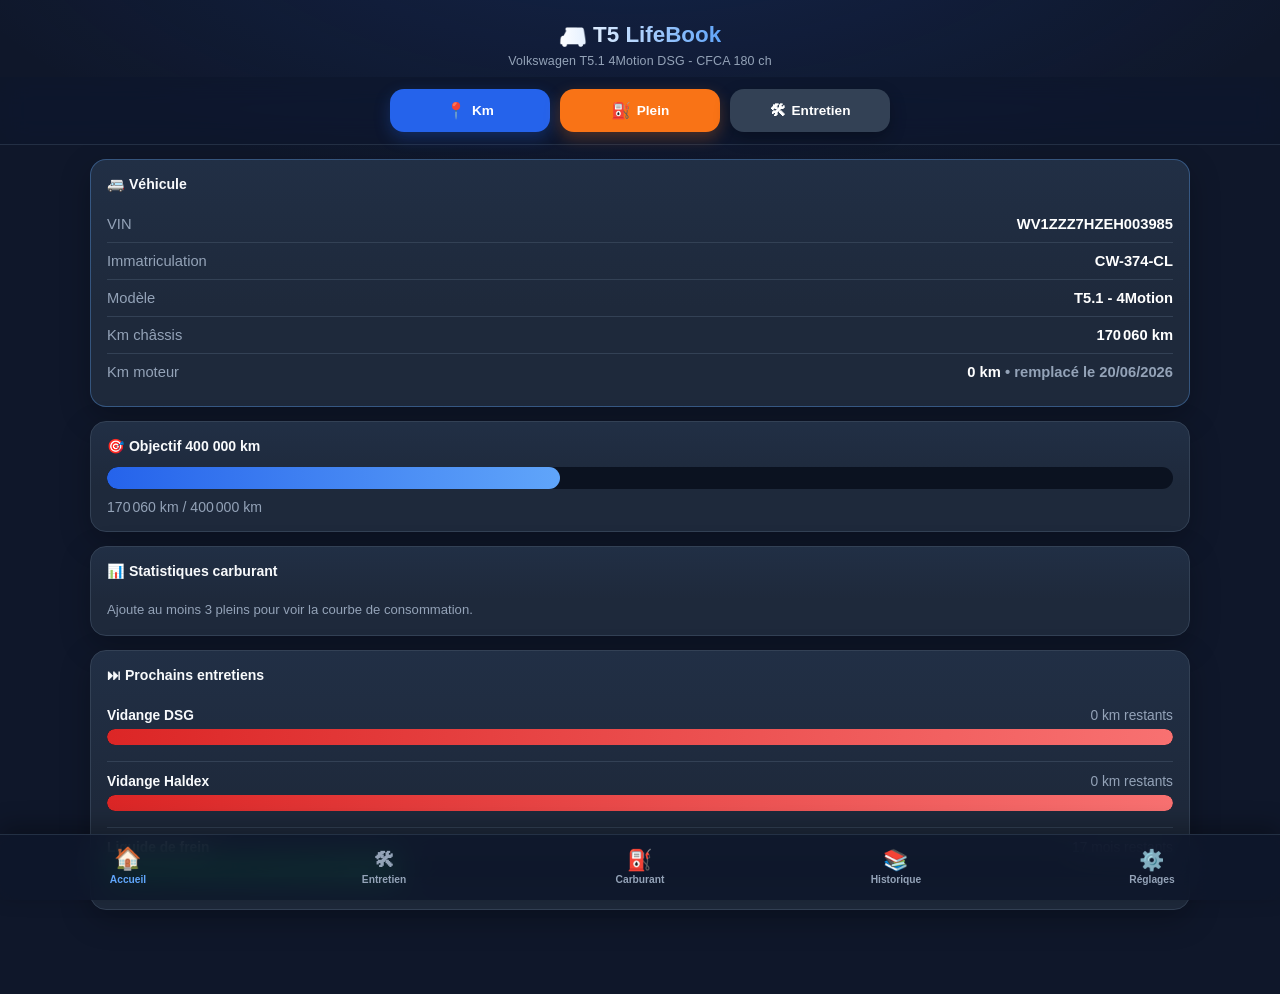
==== index.html @ 5ad99772 "Add files via upload" ====
<!DOCTYPE html>
<html lang="fr">
<head>
    <meta charset="UTF-8">
    <meta name="viewport" content="width=device-width, initial-scale=1.0, viewport-fit=cover">

    <title>T5 LifeBook</title>

    <link rel="stylesheet" href="styles.css?v=44">

    <!-- Icônes -->
    <link rel="apple-touch-icon" sizes="180x180" href="icon-180.png">
    <link rel="icon" type="image/png" sizes="180x180" href="icon-180.png">

    <!-- Mode application iPhone -->
    <meta name="apple-mobile-web-app-capable" content="yes">
    <meta name="apple-mobile-web-app-status-bar-style" content="black-translucent">
    <meta name="apple-mobile-web-app-title" content="T5 LifeBook">

    <meta name="theme-color" content="#0f172a">
</head>



<body>

<!-- ===== MODAL KILOMÉTRAGE ===== -->
<div class="modal-overlay hidden" id="kmModalOverlay">
    <div class="modal">
        <div class="modal-header">
            <h2>📍 Kilométrage</h2>
            <button class="modal-close" id="closeKmModal">✕</button>
        </div>
        <label for="currentKm">Kilométrage actuel</label>
        <input type="number" id="currentKm" placeholder="Ex : 170250">
        <p id="lastUpdate" class="modal-hint">Dernière mise à jour : jamais</p>
        <div class="button-row">
            <button id="saveKmBtn">Enregistrer</button>
            <button class="secondary-btn" id="cancelKmModal">Annuler</button>
        </div>
    </div>
</div>

<!-- ===== MODAL CARBURANT ===== -->
<div class="modal-overlay hidden" id="fuelModalOverlay">
    <div class="modal">
        <div class="modal-header">
            <h2>⛽ Plein de carburant</h2>
            <button class="modal-close" id="closeFuelModal">✕</button>
        </div>

        <label for="fuelDate">Date</label>
        <input type="date" id="fuelDate">

        <label for="fuelKm">Kilométrage actuel</label>
        <input type="number" id="fuelKm" placeholder="Ex : 170500">

        <label for="fuelLiters">Litres mis</label>
        <input type="number" id="fuelLiters" placeholder="Ex : 65.00" step="0.01">

        <label for="fuelPrice">Prix total (€)</label>
        <input type="number" id="fuelPrice" placeholder="Ex : 102.50" step="0.01">

        <div class="button-row" style="margin-top:16px">
            <button id="saveFuelBtn">Enregistrer</button>
            <button class="secondary-btn" id="cancelFuelModal">Annuler</button>
        </div>
    </div>
</div>

<!-- ===== MODAL ENTRETIEN ===== -->
<div class="modal-overlay hidden" id="maintenanceModalOverlay">
    <div class="modal">
        <div class="modal-header">
            <h2>➕ Ajouter un entretien</h2>
            <button class="modal-close" id="closeMaintenanceModal">✕</button>
        </div>

        <label for="maintenanceType">Type d'entretien</label>
        <select id="maintenanceType"></select>

        <div id="maintenanceCustomWrap" class="hidden">
            <label for="maintenanceCustomType">Précisez le type d'entretien</label>
            <input type="text" id="maintenanceCustomType" placeholder="Ex : Remplacement essuie-glaces">
        </div>

        <label for="maintenanceDate">Date</label>
        <input type="date" id="maintenanceDate">

        <label for="maintenanceKm">Kilométrage</label>
        <input type="number" id="maintenanceKm" placeholder="Ex : 170060">

        <label for="maintenanceNotes">Notes</label>
        <textarea id="maintenanceNotes" placeholder="Ex : huile 5W30 VW 507.00, pièces remplacées..."></textarea>

        <div class="button-row" style="margin-top:16px">
            <button id="saveMaintenanceBtn">Enregistrer</button>
            <button class="secondary-btn" id="cancelMaintenanceModal">Annuler</button>
        </div>
    </div>
</div>

<header class="header">
    <h1>🚐 T5 LifeBook</h1>
    <p>Volkswagen T5.1 4Motion DSG - CFCA 180 ch</p>
</header>

<!-- Barre d'actions rapides (accessible depuis tous les onglets) -->
<div class="quick-actions">
    <button class="quick-btn" id="openKmModal"><span class="qi">📍</span>Km</button>
    <button class="quick-btn fuel-btn" id="openFuelModal"><span class="qi">⛽</span>Plein</button>
    <button class="quick-btn maint-btn" id="openMaintenanceBtn"><span class="qi">🛠</span>Entretien</button>
</div>

<main class="container">

    <!-- ===================== PAGE : TABLEAU DE BORD ===================== -->
    <section class="page" id="page-dashboard">

        <div class="card hero-card">
            <h2>🚐 Véhicule</h2>
            <div class="stat">
                <span>VIN</span>
                <strong>WV1ZZZ7HZEH003985</strong>
            </div>
            <div class="stat">
                <span>Immatriculation</span>
                <strong>CW-374-CL</strong>
            </div>
            <div class="stat">
                <span>Modèle</span>
                <strong>T5.1 - 4Motion</strong>
            </div>
            <div class="stat">
                <span>Km châssis</span>
                <strong id="vehicleKm">170 000 km</strong>
            </div>
            <div class="stat">
                <span>Km moteur</span>
                <strong id="engineKm">0 km • remplacé le 19/06/2026</strong>
            </div>
        </div>

        <div class="card">
            <h2>🎯 Objectif 400 000 km</h2>
            <div class="progress-container">
                <div class="progress-bar" id="vehicleProgress"></div>
            </div>
            <p id="vehicleProgressText">170 060 / 400 000 km</p>
        </div>

        <div class="card" id="statsCard">
            <h2>📊 Statistiques carburant</h2>
            <div id="dashKpis" class="fuel-stats hidden"></div>
            <div id="consoChart"></div>
        </div>

        <div class="card" id="upcomingCard">
            <h2>⏭ Prochains entretiens</h2>
            <div id="upcomingList"><p>Aucune donnée.</p></div>
        </div>

    </section>

    <!-- ===================== PAGE : ENTRETIEN ===================== -->
    <section class="page" id="page-entretien">
        <div class="card">
            <div class="card-title-row">
                <h2>🛠 Entretien</h2>
                <button class="mini-btn" id="openMaintenanceBtnCard">+ Ajouter</button>
            </div>
            <div id="maintenanceList"></div>
        </div>
    </section>

    <!-- ===================== PAGE : CARBURANT ===================== -->
    <section class="page" id="page-carburant">
        <div class="card" id="fuelHistoryCard">
            <h2>⛽ Historique carburant</h2>
            <div id="fuelStats" class="fuel-stats hidden"></div>
            <div id="fuelList"><p>Aucun plein enregistré.</p></div>
        </div>
    </section>

    <!-- ===================== PAGE : HISTORIQUE ===================== -->
    <section class="page" id="page-historique">
        <div class="card">
            <h2>📚 Historique</h2>
            <div id="historyList">
                <p>Aucun historique enregistré.</p>
            </div>
        </div>
    </section>

    <!-- ===================== PAGE : RÉGLAGES ===================== -->
    <section class="page" id="page-reglages">
        <div class="card">
            <h2>☁️ Passerelle Google Sheets</h2>
            <div class="input-group">
                <input type="url" id="cloudUrl" placeholder="URL Google Apps Script">
                <button id="saveCloudBtn">Enregistrer</button>
            </div>
            <div class="button-row">
                <button class="secondary-btn" id="testCloudBtn">Tester</button>
                <button class="secondary-btn" id="syncAllBtn">Synchroniser</button>
                <button class="secondary-btn" id="restoreCloudBtn">Restaurer</button>
            </div>
            <p id="cloudStatus">Cloud : non configuré</p>
        </div>
    </section>

</main>

<!-- ===== NAVIGATION BASSE ===== -->
<nav class="bottom-nav">
    <button class="nav-btn" data-page="dashboard">
        <span class="nav-icon">🏠</span>
        <span>Accueil</span>
    </button>
    <button class="nav-btn" data-page="entretien">
        <span class="nav-icon">🛠</span>
        <span>Entretien</span>
    </button>
    <button class="nav-btn" data-page="carburant">
        <span class="nav-icon">⛽</span>
        <span>Carburant</span>
    </button>
    <button class="nav-btn" data-page="historique">
        <span class="nav-icon">📚</span>
        <span>Historique</span>
    </button>
    <button class="nav-btn" data-page="reglages">
        <span class="nav-icon">⚙️</span>
        <span>Réglages</span>
    </button>
</nav>

<script src="app.js?v=43"></script>
<script src="nav.js?v=43"></script>
<script src="charts.js?v=1"></script>
<script src="custom-maintenance.js?v=1"></script>
</body>
</html>
---- styles.css ----
/* ===================================
   T5 LifeBook - styles.css V4.0
   Dark Mode iPhone friendly + Tab Nav
=================================== */

:root {
    --bg: #0f172a;
    --bg-elevated: #0b1220;
    --card: #1e293b;
    --text: #f8fafc;
    --text-secondary: #94a3b8;
    --blue: #2563eb;
    --blue-light: #60a5fa;
    --green: #16a34a;
    --orange: #f59e0b;
    --red: #dc2626;
    --fuel: #f97316;
    --border: #334155;
    --radius: 16px;
    --shadow: 0 10px 30px rgba(0, 0, 0, 0.25);
    --nav-height: 66px;
}

* {
    margin: 0;
    padding: 0;
    box-sizing: border-box;
}

html {
    background: var(--bg);
}

body {
    background:
        radial-gradient(1200px 500px at 50% -10%, rgba(37, 99, 235, 0.16), transparent 60%),
        var(--bg);
    color: var(--text);
    font-family: -apple-system, BlinkMacSystemFont, "Segoe UI", Roboto, sans-serif;
    min-height: 100vh;
    padding-bottom: calc(var(--nav-height) + 18px + env(safe-area-inset-bottom));
}

/* ===== HEADER ===== */
.header {
    padding: 22px 12px 8px;
    text-align: center;
}

.header h1 {
    font-size: 1.4rem;
    line-height: 1.15;
    margin-bottom: 6px;
    white-space: nowrap;
    background: linear-gradient(90deg, #ffffff, var(--blue-light));
    -webkit-background-clip: text;
    background-clip: text;
    color: transparent;
    display: inline-block;
}

.header p {
    color: var(--text-secondary);
    font-size: 0.78rem;
    line-height: 1.25;
    letter-spacing: 0.01em;
}

/* ===== QUICK ACTIONS BAR ===== */
.quick-actions {
    position: sticky;
    top: 0;
    z-index: 400;
    display: flex;
    gap: 10px;
    justify-content: center;
    padding: 12px 16px;
    background: rgba(15, 23, 42, 0.72);
    backdrop-filter: blur(14px) saturate(150%);
    -webkit-backdrop-filter: blur(14px) saturate(150%);
    border-bottom: 1px solid rgba(51, 65, 85, 0.6);
}

.quick-btn {
    flex: 1;
    max-width: 160px;
    padding: 12px 10px;
    border-radius: 14px;
    font-size: 0.85rem;
    font-weight: 700;
    background: var(--blue);
    color: white;
    border: none;
    cursor: pointer;
    display: flex;
    align-items: center;
    justify-content: center;
    gap: 6px;
    box-shadow: 0 6px 16px rgba(37, 99, 235, 0.28);
    transition: transform 0.15s, opacity 0.15s, box-shadow 0.15s;
}

.quick-btn .qi { font-size: 1rem; }

.quick-btn.fuel-btn {
    background: var(--fuel);
    box-shadow: 0 6px 16px rgba(249, 115, 22, 0.28);
}

.quick-btn.maint-btn {
    background: #334155;
    box-shadow: 0 6px 16px rgba(0, 0, 0, 0.28);
}

.quick-btn:active {
    transform: scale(0.96);
    opacity: 0.85;
}

/* ===== MODALS ===== */
.modal-overlay {
    position: fixed;
    inset: 0;
    background: rgba(0, 0, 0, 0.65);
    backdrop-filter: blur(4px);
    z-index: 1000;
    display: flex;
    align-items: flex-end;
    justify-content: center;
    padding: 0;
    animation: fadeIn 0.18s ease;
}

.modal-overlay.hidden {
    display: none;
}

@keyframes fadeIn {
    from { opacity: 0; }
    to   { opacity: 1; }
}

.modal {
    background: #1e293b;
    border: 1px solid var(--border);
    border-radius: 24px 24px 0 0;
    padding: 24px 20px 36px;
    width: 100%;
    max-width: 560px;
    animation: slideUp 0.22s ease;
}

@keyframes slideUp {
    from { transform: translateY(60px); opacity: 0; }
    to   { transform: translateY(0);    opacity: 1; }
}

.modal-header {
    display: flex;
    align-items: center;
    justify-content: space-between;
    margin-bottom: 18px;
}

.modal-header h2 {
    font-size: 1rem;
    margin: 0;
}

.modal-close {
    background: #334155;
    border: none;
    color: var(--text-secondary);
    width: 32px;
    height: 32px;
    border-radius: 50%;
    font-size: 0.8rem;
    cursor: pointer;
    padding: 0;
    display: flex;
    align-items: center;
    justify-content: center;
    min-width: unset;
}

.modal-hint {
    color: var(--text-secondary);
    font-size: 0.78rem;
    margin: 6px 0 4px;
}

/* ===== CONTAINER / PAGES ===== */
.container {
    width: 94%;
    max-width: 1100px;
    margin: auto;
    padding-top: 14px;
}

.page {
    display: none;
}

.page.active {
    display: grid;
    gap: 14px;
    animation: pageIn 0.22s ease;
}

@keyframes pageIn {
    from { opacity: 0; transform: translateY(8px); }
    to   { opacity: 1; transform: translateY(0); }
}

/* ===== CARD ===== */
.card {
    background: linear-gradient(180deg, #212f45 0%, var(--card) 60%);
    border: 1px solid var(--border);
    border-radius: var(--radius);
    padding: 16px;
    box-shadow: var(--shadow);
}

.card.hero-card {
    border-color: rgba(96, 165, 250, 0.35);
}

.card h2 {
    margin-bottom: 13px;
    font-size: 0.88rem;
    line-height: 1.15;
    white-space: nowrap;
}

.card-title-row {
    display: flex;
    align-items: center;
    justify-content: space-between;
    gap: 10px;
    margin-bottom: 13px;
}

.card-title-row h2 {
    margin-bottom: 0;
}

/* ===== INPUTS ===== */
.input-group,
.button-row {
    display: flex;
    gap: 10px;
    flex-wrap: wrap;
}

label {
    display: block;
    margin: 12px 0 6px;
    color: var(--text-secondary);
    font-size: 0.85rem;
}

input,
select,
textarea {
    width: 100%;
    padding: 14px;
    border-radius: 12px;
    border: 1px solid var(--border);
    background: var(--bg-elevated);
    color: white;
    font-size: 1rem;
}

textarea {
    min-height: 90px;
    resize: vertical;
}

input:focus,
select:focus,
textarea:focus {
    outline: none;
    border-color: var(--blue);
}

button {
    background: var(--blue);
    color: white;
    border: none;
    padding: 14px 18px;
    border-radius: 12px;
    font-weight: bold;
    cursor: pointer;
    transition: 0.2s;
}

button:active {
    transform: scale(0.98);
}

.secondary-btn {
    background: #334155;
}

.mini-btn {
    width: auto;
    padding: 8px 12px;
    font-size: 0.75rem;
    margin-bottom: 0;
}

/* ===== STATS ===== */
.stat {
    display: flex;
    justify-content: space-between;
    align-items: flex-start;
    gap: 10px;
    padding: 10px 0;
    border-bottom: 1px solid var(--border);
}

.stat:last-child {
    border-bottom: none;
}

.stat span {
    color: var(--text-secondary);
    font-size: 0.92rem;
}

.stat strong {
    color: white;
    font-size: 0.92rem;
    text-align: right;
    overflow-wrap: anywhere;
}

/* ===== PROGRESS ===== */
.progress-container,
.maintenance-progress {
    width: 100%;
    height: 22px;
    background: var(--bg-elevated);
    border-radius: 999px;
    overflow: hidden;
    margin-bottom: 10px;
}

.maintenance-progress {
    height: 16px;
    margin-bottom: 4px;
}

.progress-bar,
.maintenance-bar {
    width: 0%;
    height: 100%;
    border-radius: 999px;
    transition: width 0.4s ease;
}

.progress-bar {
    background: linear-gradient(90deg, #2563eb, #60a5fa);
}

.maintenance-bar.ok     { background: linear-gradient(90deg, #16a34a, #4ade80); }
.maintenance-bar.warning{ background: linear-gradient(90deg, #f59e0b, #fbbf24); }
.maintenance-bar.danger { background: linear-gradient(90deg, #dc2626, #f87171); }

#vehicleProgressText {
    color: var(--text-secondary);
    font-size: 0.88rem;
}

/* ===== MAINTENANCE ITEMS ===== */
.maintenance-group-title {
    font-size: 0.72rem;
    font-weight: 700;
    letter-spacing: 0.08em;
    text-transform: uppercase;
    color: var(--text-secondary);
    margin: 14px 0 8px;
}

.maintenance-group-title:first-child {
    margin-top: 0;
}

.maintenance-item {
    padding: 12px 0;
    border-bottom: 1px solid var(--border);
}

.maintenance-item:last-child {
    border-bottom: none;
}

.maintenance-header {
    display: flex;
    justify-content: space-between;
    gap: 10px;
    margin-bottom: 6px;
    font-size: 0.86rem;
}

.maintenance-header span {
    color: var(--text-secondary);
    text-align: right;
    white-space: nowrap;
}

.maintenance-item small {
    color: var(--text-secondary);
    font-size: 0.76rem;
}

.dual-gauge {
    display: flex;
    flex-direction: column;
    gap: 4px;
    margin-bottom: 4px;
}

.dual-gauge-row {
    display: flex;
    align-items: center;
    gap: 8px;
}

.dual-gauge-label {
    font-size: 0.68rem;
    color: var(--text-secondary);
    width: 28px;
    flex-shrink: 0;
}

.dual-gauge-row .maintenance-progress {
    flex: 1;
    margin-bottom: 0;
    height: 14px;
}

.no-interval {
    background: rgba(15, 23, 42, 0.35);
    border-radius: 12px;
    padding: 12px;
    margin: 6px 0 0;
    border-bottom: none !important;
}

/* ===== FUEL HISTORY V3.1 ===== */

.fuel-stats {
    display: grid;
    grid-template-columns: repeat(2, minmax(0, 1fr));
    gap: 12px;
    margin-bottom: 16px;
}

.fuel-stat-box {
    background: var(--bg-elevated);
    border: 1px solid var(--border);
    border-radius: 16px;
    padding: 14px 10px;
    text-align: center;
}

.fuel-stat-box .value {
    font-size: 1.25rem;
    line-height: 1.15;
    font-weight: 800;
    color: var(--fuel);
}

.fuel-stat-box .label {
    font-size: 0.72rem;
    color: var(--text-secondary);
    margin-top: 5px;
}

.fuel-stat-box.wide {
    grid-column: 1 / -1;
}

.fuel-stat-box.highlight {
    border-color: rgba(249, 115, 22, 0.4);
    background: rgba(249, 115, 22, 0.08);
}

.fuel-stat-box.green .value { color: var(--green); }
.fuel-stat-box.red   .value { color: var(--red); }

/* ===== DASHBOARD CHART ===== */
.chart-empty {
    color: var(--text-secondary);
    font-size: 0.82rem;
    padding: 10px 0 2px;
}

.conso-svg {
    width: 100%;
    height: 130px;
    display: block;
    overflow: visible;
}

.chart-dot {
    fill: var(--bg-elevated);
    stroke: var(--fuel);
    stroke-width: 2;
}

.conso-chart-footer {
    display: flex;
    justify-content: space-between;
    align-items: center;
    margin-top: 6px;
    font-size: 0.72rem;
    color: var(--text-secondary);
}

.conso-trend {
    font-weight: 800;
    font-size: 0.82rem;
}

.conso-trend small {
    font-weight: 600;
    font-size: 0.66rem;
    margin-left: 4px;
}

.conso-trend.trend-good    { color: var(--green); }
.conso-trend.trend-bad     { color: var(--red); }
.conso-trend.trend-neutral { color: var(--text-secondary); }

.fuel-item {
    display: block;
    padding: 14px 0;
    border-bottom: 1px solid var(--border);
}

.fuel-item:last-child {
    border-bottom: none;
}

.fuel-item-top {
    display: flex;
    justify-content: space-between;
    align-items: flex-start;
    gap: 12px;
}

.fuel-item-left strong {
    font-size: 1rem;
    display: block;
}

.fuel-item-left small,
.fuel-item-right small {
    color: var(--text-secondary);
    font-size: 0.76rem;
}

.fuel-item-right {
    text-align: right;
    flex-shrink: 0;
}

.fuel-item-right .price {
    font-size: 1rem;
    font-weight: 800;
    color: var(--fuel);
}

.fuel-conso-row {
    margin-top: 10px;
    padding: 9px 10px;
    border-radius: 12px;
    background: rgba(249, 115, 22, 0.10);
    border: 1px solid rgba(249, 115, 22, 0.25);

    display: flex;
    justify-content: space-between;
    align-items: center;
    gap: 10px;
}

.fuel-conso-label {
    font-weight: 800;
    color: var(--fuel);
    font-size: 0.9rem;
}

.fuel-conso-dist {
    color: var(--text-secondary);
    font-size: 0.78rem;
    white-space: nowrap;
}

.fuel-conso-warning {
    margin-top: 10px;
    padding: 9px 10px;
    border-radius: 12px;
    background: rgba(220, 38, 38, 0.10);
    border: 1px solid rgba(220, 38, 38, 0.25);
    color: #fca5a5;
    font-size: 0.78rem;
}

/* ===== HISTORY ===== */
.history-item {
    background: var(--bg-elevated);
    padding: 12px;
    border-radius: 12px;
    margin-bottom: 10px;
    border-left: 4px solid var(--blue);
}

.history-item.fuel-history {
    border-left-color: var(--fuel);
}

.history-top {
    display: flex;
    justify-content: space-between;
    gap: 10px;
    margin-bottom: 6px;
}

.history-item small {
    color: var(--text-secondary);
    font-size: 0.76rem;
}

/* ===== CLOUD ===== */
#cloudStatus {
    margin-top: 12px;
    color: var(--text-secondary);
    font-size: 0.78rem;
}

.hidden {
    display: none !important;
}

/* ===== BOTTOM TAB NAVIGATION ===== */
.bottom-nav {
    position: fixed;
    left: 0;
    right: 0;
    bottom: 0;
    z-index: 900;
    display: flex;
    height: var(--nav-height);
    padding-bottom: env(safe-area-inset-bottom);
    background: rgba(15, 23, 42, 0.85);
    backdrop-filter: blur(16px) saturate(150%);
    -webkit-backdrop-filter: blur(16px) saturate(150%);
    border-top: 1px solid rgba(51, 65, 85, 0.6);
    box-shadow: 0 -8px 24px rgba(0, 0, 0, 0.3);
}

.nav-btn {
    flex: 1;
    background: none;
    border: none;
    color: var(--text-secondary);
    display: flex;
    flex-direction: column;
    align-items: center;
    justify-content: center;
    gap: 3px;
    font-size: 0.64rem;
    font-weight: 600;
    padding: 6px 2px;
    cursor: pointer;
}

.nav-icon {
    font-size: 1.28rem;
    line-height: 1;
    transition: transform 0.18s ease;
}

.nav-btn.active {
    color: var(--blue-light);
}

.nav-btn.active .nav-icon {
    transform: translateY(-2px) scale(1.08);
}

.nav-btn:active .nav-icon {
    transform: scale(0.9);
}

/* ===== RESPONSIVE ===== */
@media (max-width: 700px) {
    .input-group,
    .button-row {
        flex-direction: column;
    }

    button {
        width: 100%;
    }

    .quick-btn,
    .mini-btn,
    .modal-close {
        width: auto;
    }

    .stat {
        flex-direction: column;
        align-items: flex-start;
        gap: 5px;
    }

    .stat strong {
        text-align: left;
    }

    .maintenance-header,
    .history-top {
        flex-direction: column;
        align-items: flex-start;
    }

   #engineKm {
    font-weight: 400;
}

#engineKm strong {
    font-weight: 800;
}

    .maintenance-header span {
        text-align: left;
    }
}
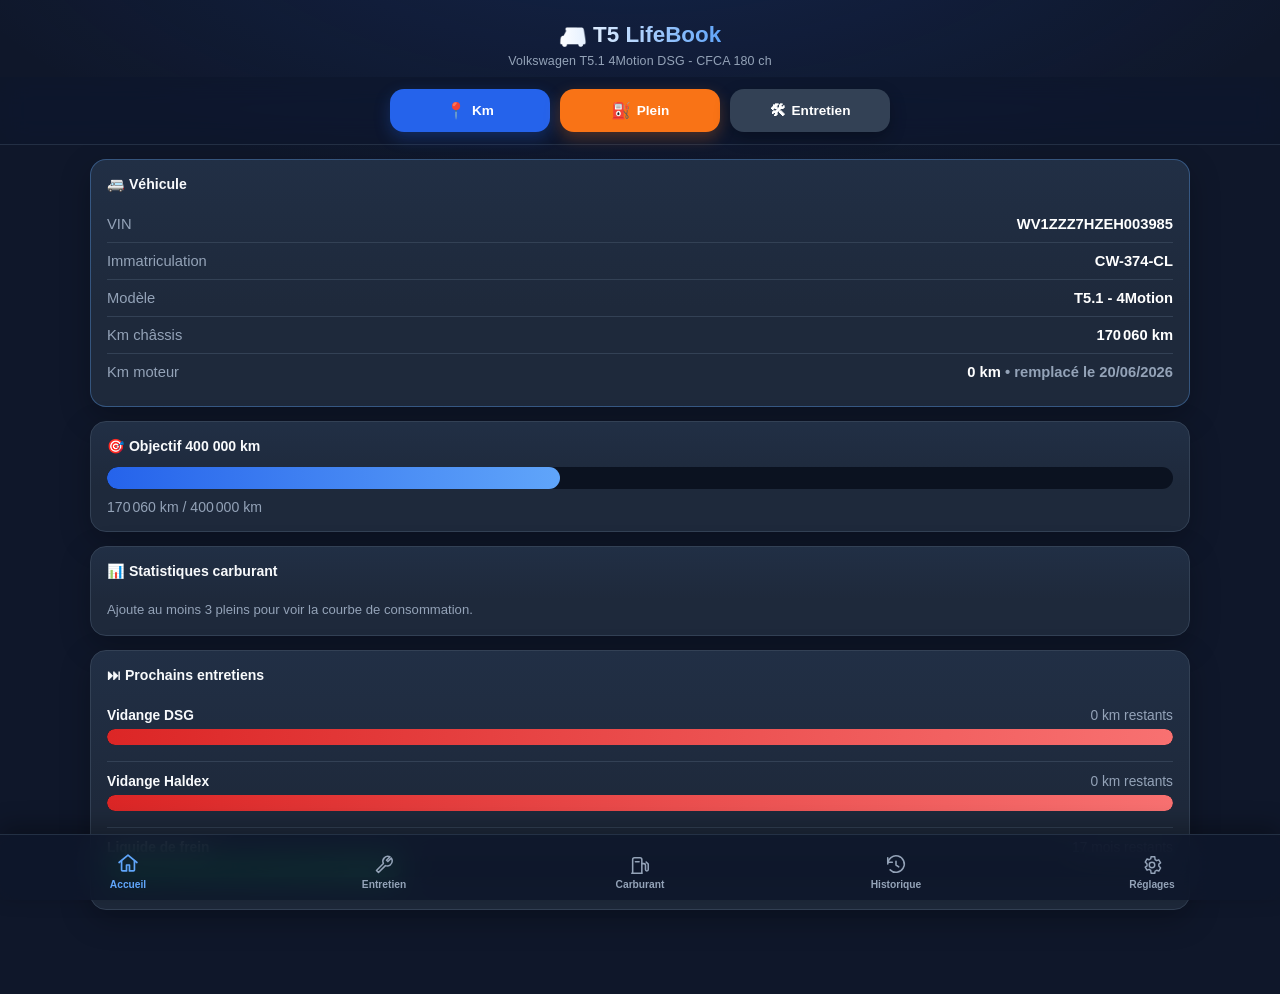
==== commit 1852ef9a: "Add files via upload" ====
--- a/index.html
+++ b/index.html
@@ -214,23 +214,50 @@
 <!-- ===== NAVIGATION BASSE ===== -->
 <nav class="bottom-nav">
     <button class="nav-btn" data-page="dashboard">
-        <span class="nav-icon">🏠</span>
+        <span class="nav-icon">
+            <svg viewBox="0 0 24 24" fill="none" stroke="currentColor" stroke-width="1.7" stroke-linecap="round" stroke-linejoin="round">
+                <path d="M3 11.5 12 4l9 7.5"/>
+                <path d="M5.5 10v9a1 1 0 0 0 1 1h4v-6h3v6h4a1 1 0 0 0 1-1v-9"/>
+            </svg>
+        </span>
         <span>Accueil</span>
     </button>
     <button class="nav-btn" data-page="entretien">
-        <span class="nav-icon">🛠</span>
+        <span class="nav-icon">
+            <svg viewBox="0 0 24 24" fill="none" stroke="currentColor" stroke-width="1.7" stroke-linecap="round" stroke-linejoin="round">
+                <path d="M21 7.5a5.5 5.5 0 0 1-7.44 5.16L6 20.2 3.8 18l7.54-7.56A5.5 5.5 0 0 1 18.5 3l-3.75 3.75 1.5 1.5L20 4.5c.63.9 1 1.99 1 3z"/>
+            </svg>
+        </span>
         <span>Entretien</span>
     </button>
     <button class="nav-btn" data-page="carburant">
-        <span class="nav-icon">⛽</span>
+        <span class="nav-icon">
+            <svg viewBox="0 0 24 24" fill="none" stroke="currentColor" stroke-width="1.7" stroke-linecap="round" stroke-linejoin="round">
+                <path d="M4 21V6a2 2 0 0 1 2-2h6a2 2 0 0 1 2 2v15"/>
+                <path d="M3 21h11"/>
+                <path d="M7 8.5h4"/>
+                <path d="M14 10.5h2.2a1.8 1.8 0 0 1 1.8 1.8V17a1.5 1.5 0 0 0 3 0v-6l-2.3-2.3"/>
+            </svg>
+        </span>
         <span>Carburant</span>
     </button>
     <button class="nav-btn" data-page="historique">
-        <span class="nav-icon">📚</span>
+        <span class="nav-icon">
+            <svg viewBox="0 0 24 24" fill="none" stroke="currentColor" stroke-width="1.7" stroke-linecap="round" stroke-linejoin="round">
+                <path d="M3 11a9 9 0 1 1 2.6 6.3"/>
+                <path d="M3 4v5h5"/>
+                <path d="M12 8v4l3 2"/>
+            </svg>
+        </span>
         <span>Historique</span>
     </button>
     <button class="nav-btn" data-page="reglages">
-        <span class="nav-icon">⚙️</span>
+        <span class="nav-icon">
+            <svg viewBox="0 0 24 24" fill="none" stroke="currentColor" stroke-width="1.6" stroke-linecap="round" stroke-linejoin="round">
+                <circle cx="12" cy="12" r="3"/>
+                <path d="M19.4 13a7.97 7.97 0 0 0 0-2l2-1.2-2-3.4-2.3.9a8 8 0 0 0-1.7-1L15 3h-4l-.4 2.3a8 8 0 0 0-1.7 1l-2.3-.9-2 3.4L6.6 11a7.97 7.97 0 0 0 0 2l-2 1.2 2 3.4 2.3-.9a8 8 0 0 0 1.7 1L11 21h4l.4-2.3a8 8 0 0 0 1.7-1l2.3.9 2-3.4z"/>
+            </svg>
+        </span>
         <span>Réglages</span>
     </button>
 </nav>
--- a/styles.css
+++ b/styles.css
@@ -38,12 +38,12 @@
     color: var(--text);
     font-family: -apple-system, BlinkMacSystemFont, "Segoe UI", Roboto, sans-serif;
     min-height: 100vh;
-    padding-bottom: calc(var(--nav-height) + 18px + env(safe-area-inset-bottom));
+    padding-bottom: calc(var(--nav-height) + env(safe-area-inset-bottom) + 18px);
 }
 
 /* ===== HEADER ===== */
 .header {
-    padding: 22px 12px 8px;
+    padding: calc(22px + env(safe-area-inset-top)) 12px 8px;
     text-align: center;
 }
 
@@ -69,7 +69,7 @@
 /* ===== QUICK ACTIONS BAR ===== */
 .quick-actions {
     position: sticky;
-    top: 0;
+    top: env(safe-area-inset-top);
     z-index: 400;
     display: flex;
     gap: 10px;
@@ -652,7 +652,8 @@
     bottom: 0;
     z-index: 900;
     display: flex;
-    height: var(--nav-height);
+    height: calc(var(--nav-height) + env(safe-area-inset-bottom));
+    padding-top: 8px;
     padding-bottom: env(safe-area-inset-bottom);
     background: rgba(15, 23, 42, 0.85);
     backdrop-filter: blur(16px) saturate(150%);
@@ -678,9 +679,17 @@
 }
 
 .nav-icon {
-    font-size: 1.28rem;
+    display: flex;
+    align-items: center;
+    justify-content: center;
     line-height: 1;
     transition: transform 0.18s ease;
+}
+
+.nav-icon svg {
+    width: 22px;
+    height: 22px;
+    display: block;
 }
 
 .nav-btn.active {
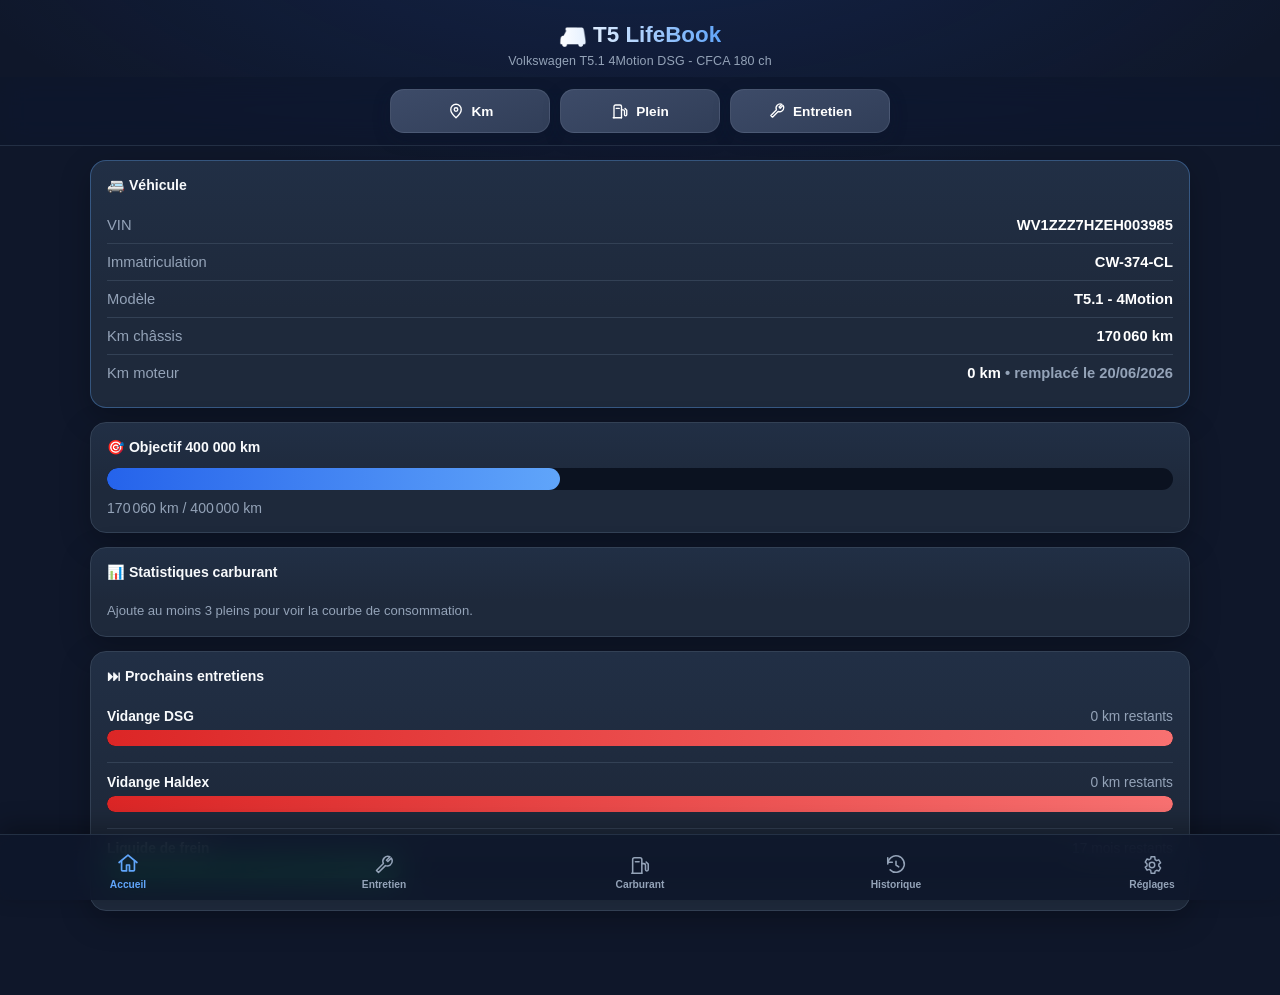
==== commit df9feafd: "Add files via upload" ====
--- a/index.html
+++ b/index.html
@@ -23,6 +23,11 @@
 
 
 <body>
+
+<!-- Bandeau opaque fixe couvrant la zone de l'encoche / status bar iPhone,
+     nécessaire car apple-mobile-web-app-status-bar-style=black-translucent
+     laisse le contenu défiler sous la zone système sinon. -->
+<div class="status-bar-fill"></div>
 
 <!-- ===== MODAL KILOMÉTRAGE ===== -->
 <div class="modal-overlay hidden" id="kmModalOverlay">
@@ -107,9 +112,34 @@
 
 <!-- Barre d'actions rapides (accessible depuis tous les onglets) -->
 <div class="quick-actions">
-    <button class="quick-btn" id="openKmModal"><span class="qi">📍</span>Km</button>
-    <button class="quick-btn fuel-btn" id="openFuelModal"><span class="qi">⛽</span>Plein</button>
-    <button class="quick-btn maint-btn" id="openMaintenanceBtn"><span class="qi">🛠</span>Entretien</button>
+    <button class="quick-btn" id="openKmModal">
+        <span class="qi">
+            <svg viewBox="0 0 24 24" fill="none" stroke="currentColor" stroke-width="1.8" stroke-linecap="round" stroke-linejoin="round">
+                <path d="M12 21s-7-6.2-7-11a7 7 0 0 1 14 0c0 4.8-7 11-7 11z"/>
+                <circle cx="12" cy="10" r="2.4"/>
+            </svg>
+        </span>
+        Km
+    </button>
+    <button class="quick-btn" id="openFuelModal">
+        <span class="qi">
+            <svg viewBox="0 0 24 24" fill="none" stroke="currentColor" stroke-width="1.8" stroke-linecap="round" stroke-linejoin="round">
+                <path d="M4 21V6a2 2 0 0 1 2-2h6a2 2 0 0 1 2 2v15"/>
+                <path d="M3 21h11"/>
+                <path d="M7 8.5h4"/>
+                <path d="M14 10.5h2.2a1.8 1.8 0 0 1 1.8 1.8V17a1.5 1.5 0 0 0 3 0v-6l-2.3-2.3"/>
+            </svg>
+        </span>
+        Plein
+    </button>
+    <button class="quick-btn" id="openMaintenanceBtn">
+        <span class="qi">
+            <svg viewBox="0 0 24 24" fill="none" stroke="currentColor" stroke-width="1.8" stroke-linecap="round" stroke-linejoin="round">
+                <path d="M21 7.5a5.5 5.5 0 0 1-7.44 5.16L6 20.2 3.8 18l7.54-7.56A5.5 5.5 0 0 1 18.5 3l-3.75 3.75 1.5 1.5L20 4.5c.63.9 1 1.99 1 3z"/>
+            </svg>
+        </span>
+        Entretien
+    </button>
 </div>
 
 <main class="container">
--- a/styles.css
+++ b/styles.css
@@ -41,6 +41,16 @@
     padding-bottom: calc(var(--nav-height) + env(safe-area-inset-bottom) + 18px);
 }
 
+.status-bar-fill {
+    position: fixed;
+    top: 0;
+    left: 0;
+    right: 0;
+    height: env(safe-area-inset-top);
+    background: var(--bg);
+    z-index: 950;
+}
+
 /* ===== HEADER ===== */
 .header {
     padding: calc(22px + env(safe-area-inset-top)) 12px 8px;
@@ -88,28 +98,28 @@
     border-radius: 14px;
     font-size: 0.85rem;
     font-weight: 700;
-    background: var(--blue);
+    background: linear-gradient(160deg, #3d4b68, #313e58);
+    border: 1px solid rgba(148, 163, 184, 0.18);
     color: white;
-    border: none;
     cursor: pointer;
     display: flex;
     align-items: center;
     justify-content: center;
-    gap: 6px;
-    box-shadow: 0 6px 16px rgba(37, 99, 235, 0.28);
+    gap: 7px;
+    box-shadow: 0 6px 16px rgba(15, 23, 42, 0.35);
     transition: transform 0.15s, opacity 0.15s, box-shadow 0.15s;
 }
 
-.quick-btn .qi { font-size: 1rem; }
-
-.quick-btn.fuel-btn {
-    background: var(--fuel);
-    box-shadow: 0 6px 16px rgba(249, 115, 22, 0.28);
-}
-
-.quick-btn.maint-btn {
-    background: #334155;
-    box-shadow: 0 6px 16px rgba(0, 0, 0, 0.28);
+.quick-btn .qi {
+    display: flex;
+    align-items: center;
+    justify-content: center;
+}
+
+.quick-btn .qi svg {
+    width: 18px;
+    height: 18px;
+    display: block;
 }
 
 .quick-btn:active {
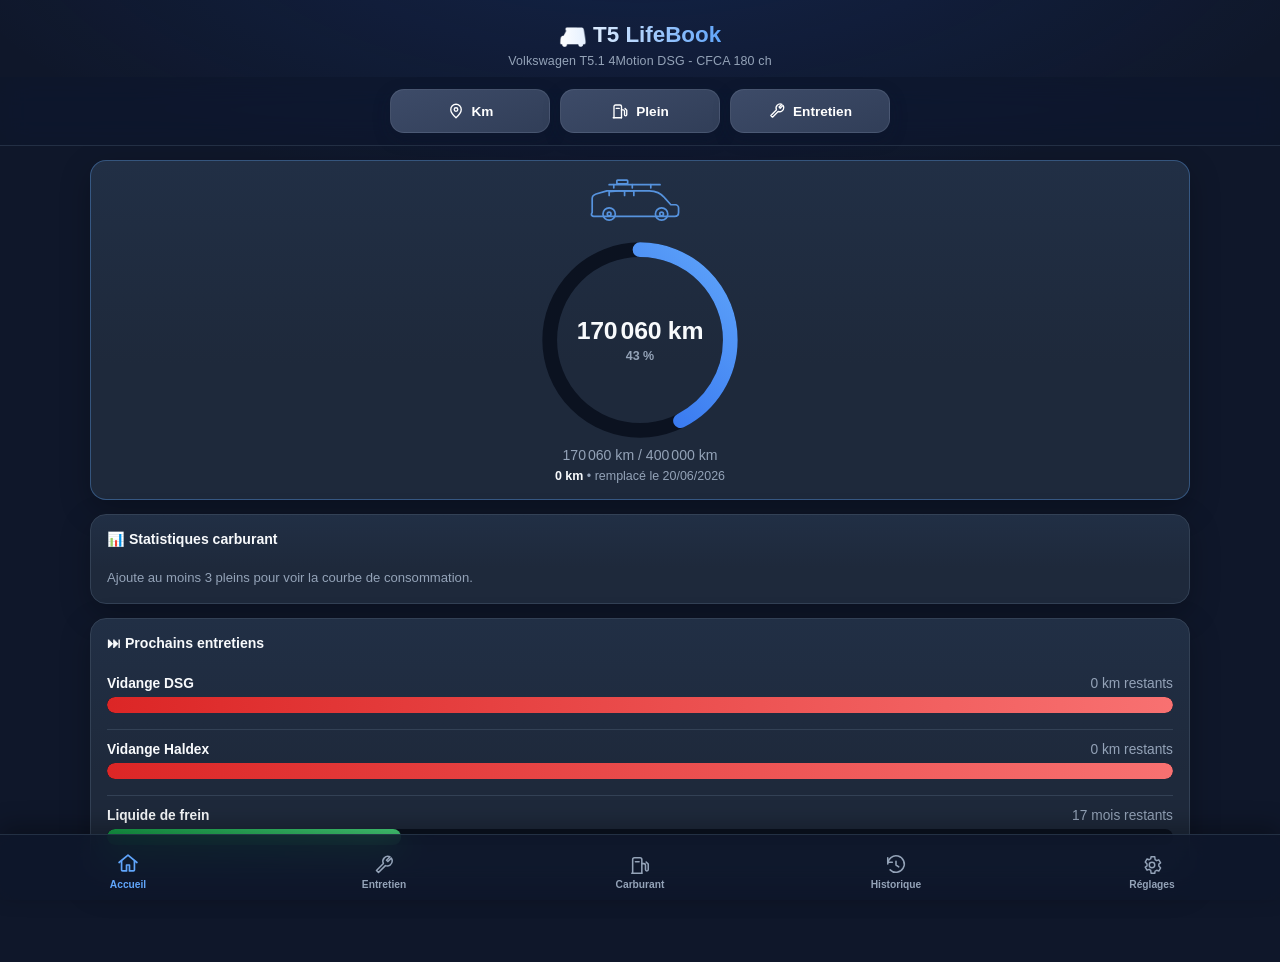
==== commit 07877d4e: "Add files via upload" ====
--- a/index.html
+++ b/index.html
@@ -28,6 +28,46 @@
      nécessaire car apple-mobile-web-app-status-bar-style=black-translucent
      laisse le contenu défiler sous la zone système sinon. -->
 <div class="status-bar-fill"></div>
+
+<!-- ===== ÉCRAN DE SYNCHRONISATION (van sur planète) ===== -->
+<div class="sync-splash" id="syncSplash">
+    <div class="sync-scene">
+        <div class="sync-stars"></div>
+        <div class="sync-hills"></div>
+        <div class="sync-planet"></div>
+
+        <div class="sync-van">
+            <div class="sync-dust">
+                <span></span><span></span><span></span>
+            </div>
+            <svg viewBox="0 0 140 64" class="van-svg" fill="none" stroke="currentColor" stroke-width="2.2" stroke-linecap="round" stroke-linejoin="round">
+                <line x1="30" y1="10" x2="96" y2="10"/>
+                <line x1="36" y1="10" x2="36" y2="14"/>
+                <line x1="60" y1="10" x2="60" y2="14"/>
+                <line x1="84" y1="10" x2="84" y2="14"/>
+                <rect x="40" y="4" width="14" height="5" rx="1"/>
+                <path d="M8 46V28c0-3 2-5 5-6l14-4h55c8 0 15 3 20 9l8 9h6c2 0 4 2 4 4v6c0 3-2 5-5 5H10c-2 0-3-1-3-3z"/>
+                <path d="M30 24V19l12-1h20v6"/>
+                <line x1="50" y1="18" x2="50" y2="24"/>
+                <g class="van-wheel">
+                    <circle cx="30" cy="48" r="8"/>
+                    <circle cx="30" cy="48" r="2.4"/>
+                    <line x1="30" y1="41" x2="30" y2="55"/>
+                    <line x1="23" y1="48" x2="37" y2="48"/>
+                </g>
+                <g class="van-wheel">
+                    <circle cx="98" cy="48" r="8"/>
+                    <circle cx="98" cy="48" r="2.4"/>
+                    <line x1="98" y1="41" x2="98" y2="55"/>
+                    <line x1="91" y1="48" x2="105" y2="48"/>
+                </g>
+            </svg>
+        </div>
+    </div>
+
+    <p class="sync-text">Synchronisation avec Google Sheets<span class="sync-dots"><span>.</span><span>.</span><span>.</span></span></p>
+</div>
+
 
 <!-- ===== MODAL KILOMÉTRAGE ===== -->
 <div class="modal-overlay hidden" id="kmModalOverlay">
@@ -147,36 +187,43 @@
     <!-- ===================== PAGE : TABLEAU DE BORD ===================== -->
     <section class="page" id="page-dashboard">
 
-        <div class="card hero-card">
-            <h2>🚐 Véhicule</h2>
-            <div class="stat">
-                <span>VIN</span>
-                <strong>WV1ZZZ7HZEH003985</strong>
-            </div>
-            <div class="stat">
-                <span>Immatriculation</span>
-                <strong>CW-374-CL</strong>
-            </div>
-            <div class="stat">
-                <span>Modèle</span>
-                <strong>T5.1 - 4Motion</strong>
-            </div>
-            <div class="stat">
-                <span>Km châssis</span>
-                <strong id="vehicleKm">170 000 km</strong>
-            </div>
-            <div class="stat">
-                <span>Km moteur</span>
-                <strong id="engineKm">0 km • remplacé le 19/06/2026</strong>
-            </div>
-        </div>
-
-        <div class="card">
-            <h2>🎯 Objectif 400 000 km</h2>
-            <div class="progress-container">
-                <div class="progress-bar" id="vehicleProgress"></div>
-            </div>
-            <p id="vehicleProgressText">170 060 / 400 000 km</p>
+        <div class="card hero-card" id="heroCard">
+            <div class="hero-van">
+                <svg viewBox="0 0 140 64" class="van-svg" fill="none" stroke="currentColor" stroke-width="2.2" stroke-linecap="round" stroke-linejoin="round">
+                    <line x1="30" y1="10" x2="96" y2="10"/>
+                    <line x1="36" y1="10" x2="36" y2="14"/>
+                    <line x1="60" y1="10" x2="60" y2="14"/>
+                    <line x1="84" y1="10" x2="84" y2="14"/>
+                    <rect x="40" y="4" width="14" height="5" rx="1"/>
+                    <path d="M8 46V28c0-3 2-5 5-6l14-4h55c8 0 15 3 20 9l8 9h6c2 0 4 2 4 4v6c0 3-2 5-5 5H10c-2 0-3-1-3-3z"/>
+                    <path d="M30 24V19l12-1h20v6"/>
+                    <line x1="50" y1="18" x2="50" y2="24"/>
+                    <circle cx="30" cy="48" r="8"/>
+                    <circle cx="98" cy="48" r="8"/>
+                    <circle cx="30" cy="48" r="2.4"/>
+                    <circle cx="98" cy="48" r="2.4"/>
+                </svg>
+            </div>
+
+            <div class="hero-ring-wrap">
+                <svg class="hero-ring" viewBox="0 0 200 200">
+                    <defs>
+                        <linearGradient id="ringGradient" x1="0" y1="0" x2="1" y2="1">
+                            <stop offset="0%" stop-color="#2563eb"/>
+                            <stop offset="100%" stop-color="#60a5fa"/>
+                        </linearGradient>
+                    </defs>
+                    <circle class="ring-bg" cx="100" cy="100" r="86"></circle>
+                    <circle class="ring-fg" id="vehicleRingFg" cx="100" cy="100" r="86"></circle>
+                </svg>
+                <div class="hero-ring-center">
+                    <strong id="vehicleKm">170 000 km</strong>
+                    <span id="vehicleRingPercent">0 %</span>
+                </div>
+            </div>
+
+            <p class="hero-goal-text" id="vehicleProgressText">170 060 / 400 000 km</p>
+            <p class="hero-engine" id="engineKm">0 km • remplacé le 19/06/2026</p>
         </div>
 
         <div class="card" id="statsCard">
@@ -225,6 +272,22 @@
     <!-- ===================== PAGE : RÉGLAGES ===================== -->
     <section class="page" id="page-reglages">
         <div class="card">
+            <h2>🚐 Informations véhicule</h2>
+            <div class="stat">
+                <span>VIN</span>
+                <strong>WV1ZZZ7HZEH003985</strong>
+            </div>
+            <div class="stat">
+                <span>Immatriculation</span>
+                <strong>CW-374-CL</strong>
+            </div>
+            <div class="stat">
+                <span>Modèle</span>
+                <strong>T5.1 - 4Motion</strong>
+            </div>
+        </div>
+
+        <div class="card">
             <h2>☁️ Passerelle Google Sheets</h2>
             <div class="input-group">
                 <input type="url" id="cloudUrl" placeholder="URL Google Apps Script">
@@ -232,6 +295,7 @@
             </div>
             <div class="button-row">
                 <button class="secondary-btn" id="testCloudBtn">Tester</button>
+                <button class="secondary-btn" id="checkCloudBtn">Vérifier maintenant</button>
                 <button class="secondary-btn" id="syncAllBtn">Synchroniser</button>
                 <button class="secondary-btn" id="restoreCloudBtn">Restaurer</button>
             </div>
@@ -293,8 +357,13 @@
 </nav>
 
 <script src="app.js?v=43"></script>
+<script src="cloud-merge.js?v=1"></script>
+<script src="maintenance-data.js?v=1"></script>
 <script src="nav.js?v=43"></script>
-<script src="charts.js?v=1"></script>
+<script src="charts.js?v=2"></script>
 <script src="custom-maintenance.js?v=1"></script>
+<script src="maintenance-list.js?v=1"></script>
+<script src="dashboard-hero.js?v=1"></script>
+<script src="sync-splash.js?v=2"></script>
 </body>
 </html>
--- a/styles.css
+++ b/styles.css
@@ -235,6 +235,86 @@
     border-color: rgba(96, 165, 250, 0.35);
 }
 
+.hero-card {
+    text-align: center;
+}
+
+.hero-van {
+    color: var(--blue-light);
+    opacity: 0.85;
+    margin-bottom: 2px;
+}
+
+.hero-van .van-svg {
+    width: 108px;
+    height: auto;
+}
+
+.hero-ring-wrap {
+    position: relative;
+    width: 210px;
+    height: 210px;
+    margin: 4px auto 2px;
+}
+
+.hero-ring {
+    width: 100%;
+    height: 100%;
+    transform: rotate(-90deg);
+}
+
+.ring-bg {
+    fill: none;
+    stroke: var(--bg-elevated);
+    stroke-width: 14;
+}
+
+.ring-fg {
+    fill: none;
+    stroke: url(#ringGradient);
+    stroke-width: 14;
+    stroke-linecap: round;
+    transition: stroke-dashoffset 0.6s ease;
+}
+
+.hero-ring-center {
+    position: absolute;
+    inset: 0;
+    display: flex;
+    flex-direction: column;
+    align-items: center;
+    justify-content: center;
+    gap: 4px;
+}
+
+.hero-ring-center strong {
+    font-size: 1.55rem;
+    letter-spacing: -0.01em;
+}
+
+.hero-ring-center span {
+    font-size: 0.78rem;
+    color: var(--text-secondary);
+    font-weight: 700;
+}
+
+.hero-goal-text {
+    color: var(--text-secondary);
+    font-size: 0.82rem;
+    margin-top: 2px;
+}
+
+.hero-engine {
+    color: var(--text-secondary);
+    font-size: 0.78rem;
+    margin-top: 6px;
+}
+
+.hero-engine strong {
+    color: var(--text);
+    font-weight: 800;
+}
+
 .card h2 {
     margin-bottom: 13px;
     font-size: 0.88rem;
@@ -458,6 +538,41 @@
     border-bottom: none !important;
 }
 
+/* ===== ENTRETIEN — liste unifiée avec icônes ===== */
+.maintenance-item.unified {
+    display: flex;
+    gap: 12px;
+    align-items: flex-start;
+}
+
+.maintenance-icon {
+    flex-shrink: 0;
+    width: 34px;
+    height: 34px;
+    border-radius: 10px;
+    background: var(--bg-elevated);
+    border: 1px solid var(--border);
+    display: flex;
+    align-items: center;
+    justify-content: center;
+    color: var(--text-secondary);
+}
+
+.maintenance-icon svg {
+    width: 18px;
+    height: 18px;
+    display: block;
+}
+
+.maintenance-body {
+    flex: 1;
+    min-width: 0;
+}
+
+.maintenance-item.unified.no-interval {
+    align-items: center;
+}
+
 /* ===== FUEL HISTORY V3.1 ===== */
 
 .fuel-stats {
@@ -714,6 +829,200 @@
     transform: scale(0.9);
 }
 
+/* ===== ÉCRAN DE SYNCHRONISATION (van sur planète) ===== */
+.sync-splash {
+    position: fixed;
+    inset: 0;
+    z-index: 2000;
+    overflow: hidden;
+    display: flex;
+    flex-direction: column;
+    align-items: center;
+    justify-content: center;
+    background:
+        radial-gradient(900px 500px at 50% 15%, rgba(37, 99, 235, 0.18), transparent 60%),
+        linear-gradient(180deg, #0b1220 0%, #0f172a 55%, #142238 100%);
+    transition: opacity 0.5s ease;
+}
+
+.sync-splash-hide {
+    opacity: 0;
+    pointer-events: none;
+}
+
+.sync-scene {
+    position: relative;
+    width: 100%;
+    max-width: 480px;
+    height: 46vh;
+    max-height: 340px;
+    overflow: hidden;
+}
+
+.sync-stars {
+    position: absolute;
+    inset: 0;
+    background-image:
+        radial-gradient(1.6px 1.6px at 20px 30px, #fff, transparent),
+        radial-gradient(1.6px 1.6px at 90px 70px, #fff, transparent),
+        radial-gradient(1.2px 1.2px at 150px 25px, #fff, transparent),
+        radial-gradient(1.6px 1.6px at 220px 85px, #fff, transparent),
+        radial-gradient(1.2px 1.2px at 280px 45px, #fff, transparent),
+        radial-gradient(1.4px 1.4px at 320px 15px, #fff, transparent);
+    background-repeat: repeat-x;
+    background-size: 340px 140px;
+    opacity: 0.55;
+    animation: syncStarsDrift 70s linear infinite;
+}
+
+@keyframes syncStarsDrift {
+    from { background-position-x: 0; }
+    to   { background-position-x: -680px; }
+}
+
+.sync-hills {
+    position: absolute;
+    left: 0;
+    right: 0;
+    bottom: 108px;
+    height: 64px;
+    background-image:
+        radial-gradient(70px 40px at 40px 64px, #1c2b46 62%, transparent 64%),
+        radial-gradient(90px 50px at 170px 70px, #1a273e 62%, transparent 64%),
+        radial-gradient(75px 42px at 300px 64px, #1c2b46 62%, transparent 64%);
+    background-repeat: repeat-x;
+    background-size: 340px 90px;
+    opacity: 0.9;
+    animation: syncHillsDrift 16s linear infinite;
+}
+
+@keyframes syncHillsDrift {
+    from { background-position-x: 0; }
+    to   { background-position-x: -340px; }
+}
+
+.sync-planet {
+    position: absolute;
+    left: 50%;
+    bottom: -230px;
+    width: 760px;
+    height: 260px;
+    margin-left: -380px;
+    border-radius: 50%;
+    background: linear-gradient(180deg, #2a3a5c 0%, #16233a 100%);
+    border-top: 2px solid rgba(148, 163, 184, 0.45);
+    overflow: hidden;
+}
+
+.sync-planet::before {
+    content: "";
+    position: absolute;
+    inset: 0;
+    background-image: repeating-linear-gradient(
+        90deg,
+        rgba(148, 163, 184, 0.28) 0 2px,
+        transparent 2px 46px
+    );
+    animation: syncPlanetSpin 4.5s linear infinite;
+}
+
+@keyframes syncPlanetSpin {
+    from { background-position-x: 0; }
+    to   { background-position-x: -46px; }
+}
+
+.sync-van {
+    position: absolute;
+    left: 50%;
+    bottom: 96px;
+    width: 130px;
+    margin-left: -65px;
+    color: #e2e8f0;
+    animation: syncVanBob 1.5s ease-in-out infinite;
+}
+
+@keyframes syncVanBob {
+    0%, 100% { transform: translateY(0); }
+    50%      { transform: translateY(-4px); }
+}
+
+.sync-van .van-svg {
+    width: 100%;
+    height: auto;
+    display: block;
+    filter: drop-shadow(0 10px 14px rgba(0, 0, 0, 0.35));
+}
+
+.van-wheel {
+    transform-box: fill-box;
+    transform-origin: 50% 50%;
+    animation: syncWheelSpin 0.7s linear infinite;
+}
+
+@keyframes syncWheelSpin {
+    to { transform: rotate(360deg); }
+}
+
+.sync-dust {
+    position: absolute;
+    left: -6px;
+    bottom: 10px;
+    width: 30px;
+    height: 20px;
+}
+
+.sync-dust span {
+    position: absolute;
+    left: 14px;
+    bottom: 4px;
+    width: 6px;
+    height: 6px;
+    border-radius: 50%;
+    background: rgba(148, 163, 184, 0.55);
+    animation: syncDustPuff 1.1s ease-out infinite;
+}
+
+.sync-dust span:nth-child(2) { animation-delay: 0.25s; left: 8px; }
+.sync-dust span:nth-child(3) { animation-delay: 0.5s;  left: 2px; }
+
+@keyframes syncDustPuff {
+    0%   { transform: translate(0, 0) scale(0.6); opacity: 0.6; }
+    100% { transform: translate(-22px, -8px) scale(1.3); opacity: 0; }
+}
+
+.sync-text {
+    margin-top: 18px;
+    color: var(--text-secondary);
+    font-size: 0.85rem;
+    font-weight: 600;
+    letter-spacing: 0.01em;
+    animation: syncTextPulse 1.8s ease-in-out infinite;
+}
+
+.sync-dots span {
+    animation: syncDotBlink 1.2s ease-in-out infinite;
+}
+
+.sync-dots span:nth-child(2) { animation-delay: 0.2s; }
+.sync-dots span:nth-child(3) { animation-delay: 0.4s; }
+
+@keyframes syncDotBlink {
+    0%, 100% { opacity: 0.2; }
+    50%      { opacity: 1; }
+}
+
+@keyframes syncTextPulse {
+    0%, 100% { opacity: 0.7; }
+    50%      { opacity: 1; }
+}
+
+@media (prefers-reduced-motion: reduce) {
+    .sync-stars, .sync-hills, .sync-planet::before, .sync-van,
+    .van-wheel, .sync-dust span, .sync-text, .sync-dots span {
+        animation: none !important;
+    }
+}
+
 /* ===== RESPONSIVE ===== */
 @media (max-width: 700px) {
     .input-group,
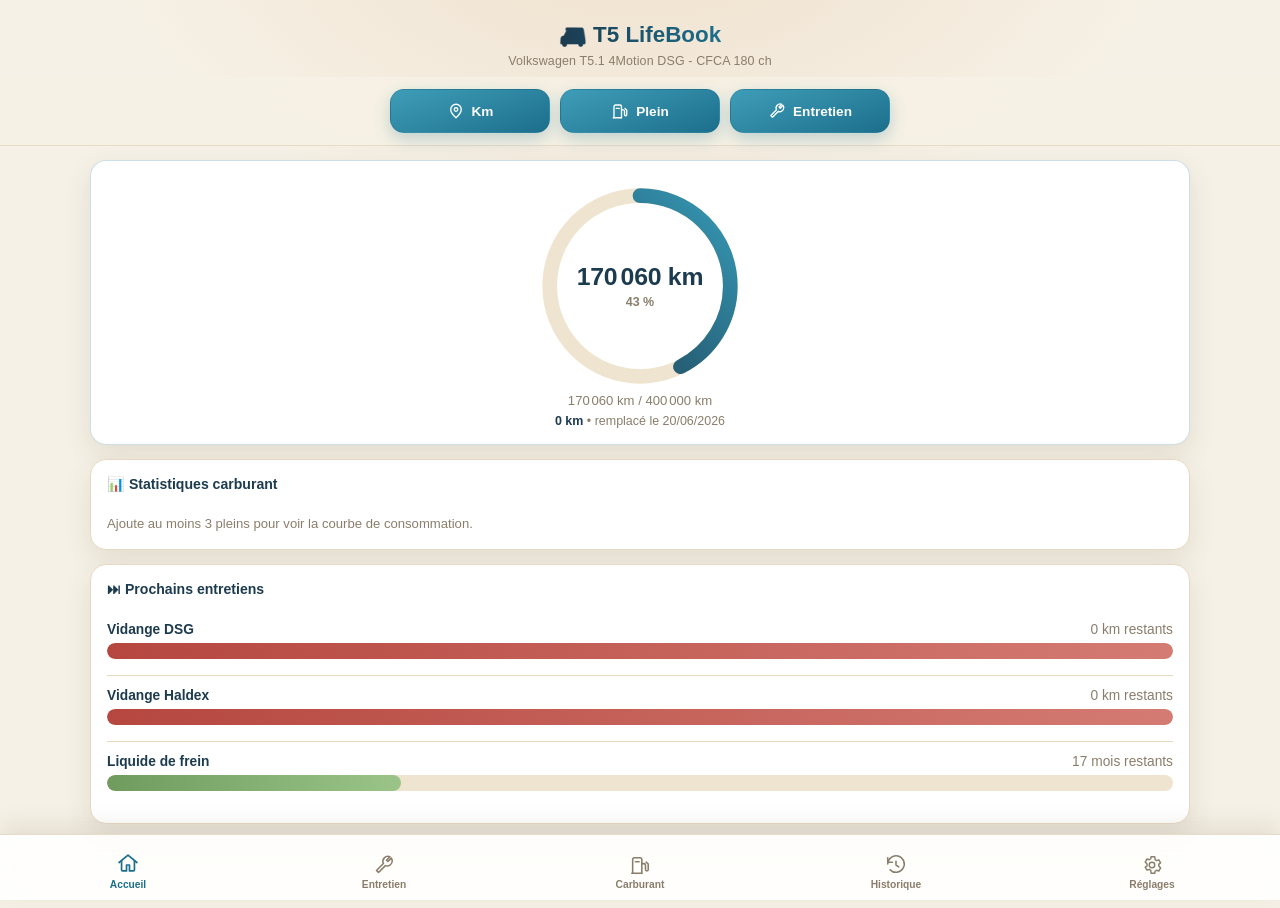
==== commit 4a6bae66: "Add files via upload" ====
--- a/index.html
+++ b/index.html
@@ -6,7 +6,7 @@
 
     <title>T5 LifeBook</title>
 
-    <link rel="stylesheet" href="styles.css?v=44">
+    <link rel="stylesheet" href="styles.css?v=50">
 
     <!-- Icônes -->
     <link rel="apple-touch-icon" sizes="180x180" href="icon-180.png">
@@ -17,7 +17,7 @@
     <meta name="apple-mobile-web-app-status-bar-style" content="black-translucent">
     <meta name="apple-mobile-web-app-title" content="T5 LifeBook">
 
-    <meta name="theme-color" content="#0f172a">
+    <meta name="theme-color" content="#f6f1e8">
 </head>
 
 
@@ -29,40 +29,13 @@
      laisse le contenu défiler sous la zone système sinon. -->
 <div class="status-bar-fill"></div>
 
-<!-- ===== ÉCRAN DE SYNCHRONISATION (van sur planète) ===== -->
+<!-- ===== ÉCRAN DE SYNCHRONISATION ===== -->
 <div class="sync-splash" id="syncSplash">
-    <div class="sync-scene">
-        <div class="sync-stars"></div>
-        <div class="sync-hills"></div>
-        <div class="sync-planet"></div>
-
-        <div class="sync-van">
-            <div class="sync-dust">
-                <span></span><span></span><span></span>
-            </div>
-            <svg viewBox="0 0 140 64" class="van-svg" fill="none" stroke="currentColor" stroke-width="2.2" stroke-linecap="round" stroke-linejoin="round">
-                <line x1="30" y1="10" x2="96" y2="10"/>
-                <line x1="36" y1="10" x2="36" y2="14"/>
-                <line x1="60" y1="10" x2="60" y2="14"/>
-                <line x1="84" y1="10" x2="84" y2="14"/>
-                <rect x="40" y="4" width="14" height="5" rx="1"/>
-                <path d="M8 46V28c0-3 2-5 5-6l14-4h55c8 0 15 3 20 9l8 9h6c2 0 4 2 4 4v6c0 3-2 5-5 5H10c-2 0-3-1-3-3z"/>
-                <path d="M30 24V19l12-1h20v6"/>
-                <line x1="50" y1="18" x2="50" y2="24"/>
-                <g class="van-wheel">
-                    <circle cx="30" cy="48" r="8"/>
-                    <circle cx="30" cy="48" r="2.4"/>
-                    <line x1="30" y1="41" x2="30" y2="55"/>
-                    <line x1="23" y1="48" x2="37" y2="48"/>
-                </g>
-                <g class="van-wheel">
-                    <circle cx="98" cy="48" r="8"/>
-                    <circle cx="98" cy="48" r="2.4"/>
-                    <line x1="98" y1="41" x2="98" y2="55"/>
-                    <line x1="91" y1="48" x2="105" y2="48"/>
-                </g>
-            </svg>
-        </div>
+    <div class="sync-glow"></div>
+
+    <div class="sync-poster-wrap">
+        <img src="sync-poster.jpg?v=1" alt="Van Life" class="sync-poster">
+        <div class="sync-poster-shimmer"></div>
     </div>
 
     <p class="sync-text">Synchronisation avec Google Sheets<span class="sync-dots"><span>.</span><span>.</span><span>.</span></span></p>
@@ -188,29 +161,12 @@
     <section class="page" id="page-dashboard">
 
         <div class="card hero-card" id="heroCard">
-            <div class="hero-van">
-                <svg viewBox="0 0 140 64" class="van-svg" fill="none" stroke="currentColor" stroke-width="2.2" stroke-linecap="round" stroke-linejoin="round">
-                    <line x1="30" y1="10" x2="96" y2="10"/>
-                    <line x1="36" y1="10" x2="36" y2="14"/>
-                    <line x1="60" y1="10" x2="60" y2="14"/>
-                    <line x1="84" y1="10" x2="84" y2="14"/>
-                    <rect x="40" y="4" width="14" height="5" rx="1"/>
-                    <path d="M8 46V28c0-3 2-5 5-6l14-4h55c8 0 15 3 20 9l8 9h6c2 0 4 2 4 4v6c0 3-2 5-5 5H10c-2 0-3-1-3-3z"/>
-                    <path d="M30 24V19l12-1h20v6"/>
-                    <line x1="50" y1="18" x2="50" y2="24"/>
-                    <circle cx="30" cy="48" r="8"/>
-                    <circle cx="98" cy="48" r="8"/>
-                    <circle cx="30" cy="48" r="2.4"/>
-                    <circle cx="98" cy="48" r="2.4"/>
-                </svg>
-            </div>
-
             <div class="hero-ring-wrap">
                 <svg class="hero-ring" viewBox="0 0 200 200">
                     <defs>
                         <linearGradient id="ringGradient" x1="0" y1="0" x2="1" y2="1">
-                            <stop offset="0%" stop-color="#2563eb"/>
-                            <stop offset="100%" stop-color="#60a5fa"/>
+                            <stop offset="0%" stop-color="#1c3b4f"/>
+                            <stop offset="100%" stop-color="#369ab6"/>
                         </linearGradient>
                     </defs>
                     <circle class="ring-bg" cx="100" cy="100" r="86"></circle>
@@ -363,6 +319,7 @@
 <script src="charts.js?v=2"></script>
 <script src="custom-maintenance.js?v=1"></script>
 <script src="maintenance-list.js?v=1"></script>
+<script src="history-list.js?v=1"></script>
 <script src="dashboard-hero.js?v=1"></script>
 <script src="sync-splash.js?v=2"></script>
 </body>
--- a/styles.css
+++ b/styles.css
@@ -1,23 +1,23 @@
 /* ===================================
-   T5 LifeBook - styles.css V4.0
-   Dark Mode iPhone friendly + Tab Nav
+   T5 LifeBook - styles.css V5.0
+   Palette "Van Life" (crème / bleu pétrole / terracotta)
 =================================== */
 
 :root {
-    --bg: #0f172a;
-    --bg-elevated: #0b1220;
-    --card: #1e293b;
-    --text: #f8fafc;
-    --text-secondary: #94a3b8;
-    --blue: #2563eb;
-    --blue-light: #60a5fa;
-    --green: #16a34a;
-    --orange: #f59e0b;
-    --red: #dc2626;
-    --fuel: #f97316;
-    --border: #334155;
+    --bg: #f6f1e6;
+    --bg-elevated: #efe4cf;
+    --card: #ffffff;
+    --text: #1c3b4f;
+    --text-secondary: #8a7d6b;
+    --blue: #1c6f8c;
+    --blue-light: #3f9db8;
+    --green: #6f9b5e;
+    --orange: #cf8a4a;
+    --red: #b5473f;
+    --fuel: #cf8a4a;
+    --border: #e6d9c2;
     --radius: 16px;
-    --shadow: 0 10px 30px rgba(0, 0, 0, 0.25);
+    --shadow: 0 10px 28px rgba(60, 45, 20, 0.10);
     --nav-height: 66px;
 }
 
@@ -33,7 +33,7 @@
 
 body {
     background:
-        radial-gradient(1200px 500px at 50% -10%, rgba(37, 99, 235, 0.16), transparent 60%),
+        radial-gradient(900px 500px at 50% -8%, rgba(207, 138, 74, 0.16), transparent 60%),
         var(--bg);
     color: var(--text);
     font-family: -apple-system, BlinkMacSystemFont, "Segoe UI", Roboto, sans-serif;
@@ -62,7 +62,7 @@
     line-height: 1.15;
     margin-bottom: 6px;
     white-space: nowrap;
-    background: linear-gradient(90deg, #ffffff, var(--blue-light));
+    background: linear-gradient(90deg, var(--text), var(--blue));
     -webkit-background-clip: text;
     background-clip: text;
     color: transparent;
@@ -85,10 +85,10 @@
     gap: 10px;
     justify-content: center;
     padding: 12px 16px;
-    background: rgba(15, 23, 42, 0.72);
+    background: rgba(246, 241, 230, 0.86);
     backdrop-filter: blur(14px) saturate(150%);
     -webkit-backdrop-filter: blur(14px) saturate(150%);
-    border-bottom: 1px solid rgba(51, 65, 85, 0.6);
+    border-bottom: 1px solid rgba(230, 217, 194, 0.9);
 }
 
 .quick-btn {
@@ -98,15 +98,15 @@
     border-radius: 14px;
     font-size: 0.85rem;
     font-weight: 700;
-    background: linear-gradient(160deg, #3d4b68, #313e58);
-    border: 1px solid rgba(148, 163, 184, 0.18);
+    background: linear-gradient(160deg, var(--blue-light), var(--blue));
+    border: 1px solid rgba(28, 111, 140, 0.25);
     color: white;
     cursor: pointer;
     display: flex;
     align-items: center;
     justify-content: center;
     gap: 7px;
-    box-shadow: 0 6px 16px rgba(15, 23, 42, 0.35);
+    box-shadow: 0 6px 16px rgba(28, 111, 140, 0.25);
     transition: transform 0.15s, opacity 0.15s, box-shadow 0.15s;
 }
 
@@ -131,7 +131,7 @@
 .modal-overlay {
     position: fixed;
     inset: 0;
-    background: rgba(0, 0, 0, 0.65);
+    background: rgba(28, 30, 25, 0.45);
     backdrop-filter: blur(4px);
     z-index: 1000;
     display: flex;
@@ -151,7 +151,7 @@
 }
 
 .modal {
-    background: #1e293b;
+    background: var(--card);
     border: 1px solid var(--border);
     border-radius: 24px 24px 0 0;
     padding: 24px 20px 36px;
@@ -178,7 +178,7 @@
 }
 
 .modal-close {
-    background: #334155;
+    background: var(--border);
     border: none;
     color: var(--text-secondary);
     width: 32px;
@@ -224,7 +224,7 @@
 
 /* ===== CARD ===== */
 .card {
-    background: linear-gradient(180deg, #212f45 0%, var(--card) 60%);
+    background: var(--card);
     border: 1px solid var(--border);
     border-radius: var(--radius);
     padding: 16px;
@@ -232,22 +232,11 @@
 }
 
 .card.hero-card {
-    border-color: rgba(96, 165, 250, 0.35);
+    border-color: rgba(28, 111, 140, 0.22);
 }
 
 .hero-card {
     text-align: center;
-}
-
-.hero-van {
-    color: var(--blue-light);
-    opacity: 0.85;
-    margin-bottom: 2px;
-}
-
-.hero-van .van-svg {
-    width: 108px;
-    height: auto;
 }
 
 .hero-ring-wrap {
@@ -357,7 +346,7 @@
     border-radius: 12px;
     border: 1px solid var(--border);
     background: var(--bg-elevated);
-    color: white;
+    color: var(--text);
     font-size: 1rem;
 }
 
@@ -389,7 +378,8 @@
 }
 
 .secondary-btn {
-    background: #334155;
+    background: var(--border);
+    color: var(--text);
 }
 
 .mini-btn {
@@ -419,29 +409,22 @@
 }
 
 .stat strong {
-    color: white;
+    color: var(--text);
     font-size: 0.92rem;
     text-align: right;
     overflow-wrap: anywhere;
 }
 
 /* ===== PROGRESS ===== */
-.progress-container,
 .maintenance-progress {
     width: 100%;
-    height: 22px;
+    height: 16px;
     background: var(--bg-elevated);
     border-radius: 999px;
     overflow: hidden;
-    margin-bottom: 10px;
-}
-
-.maintenance-progress {
-    height: 16px;
     margin-bottom: 4px;
 }
 
-.progress-bar,
 .maintenance-bar {
     width: 0%;
     height: 100%;
@@ -449,18 +432,9 @@
     transition: width 0.4s ease;
 }
 
-.progress-bar {
-    background: linear-gradient(90deg, #2563eb, #60a5fa);
-}
-
-.maintenance-bar.ok     { background: linear-gradient(90deg, #16a34a, #4ade80); }
-.maintenance-bar.warning{ background: linear-gradient(90deg, #f59e0b, #fbbf24); }
-.maintenance-bar.danger { background: linear-gradient(90deg, #dc2626, #f87171); }
-
-#vehicleProgressText {
-    color: var(--text-secondary);
-    font-size: 0.88rem;
-}
+.maintenance-bar.ok      { background: linear-gradient(90deg, #6f9b5e, #9bc588); }
+.maintenance-bar.warning { background: linear-gradient(90deg, #cf8a4a, #e3ab74); }
+.maintenance-bar.danger  { background: linear-gradient(90deg, #b5473f, #d47b73); }
 
 /* ===== MAINTENANCE ITEMS ===== */
 .maintenance-group-title {
@@ -531,7 +505,7 @@
 }
 
 .no-interval {
-    background: rgba(15, 23, 42, 0.35);
+    background: rgba(232, 220, 198, 0.45);
     border-radius: 12px;
     padding: 12px;
     margin: 6px 0 0;
@@ -573,8 +547,7 @@
     align-items: center;
 }
 
-/* ===== FUEL HISTORY V3.1 ===== */
-
+/* ===== FUEL HISTORY ===== */
 .fuel-stats {
     display: grid;
     grid-template-columns: repeat(2, minmax(0, 1fr));
@@ -608,8 +581,8 @@
 }
 
 .fuel-stat-box.highlight {
-    border-color: rgba(249, 115, 22, 0.4);
-    background: rgba(249, 115, 22, 0.08);
+    border-color: rgba(207, 138, 74, 0.45);
+    background: rgba(207, 138, 74, 0.10);
 }
 
 .fuel-stat-box.green .value { color: var(--green); }
@@ -702,8 +675,8 @@
     margin-top: 10px;
     padding: 9px 10px;
     border-radius: 12px;
-    background: rgba(249, 115, 22, 0.10);
-    border: 1px solid rgba(249, 115, 22, 0.25);
+    background: rgba(207, 138, 74, 0.12);
+    border: 1px solid rgba(207, 138, 74, 0.3);
 
     display: flex;
     justify-content: space-between;
@@ -727,9 +700,9 @@
     margin-top: 10px;
     padding: 9px 10px;
     border-radius: 12px;
-    background: rgba(220, 38, 38, 0.10);
-    border: 1px solid rgba(220, 38, 38, 0.25);
-    color: #fca5a5;
+    background: rgba(181, 71, 63, 0.10);
+    border: 1px solid rgba(181, 71, 63, 0.28);
+    color: #8a3a34;
     font-size: 0.78rem;
 }
 
@@ -746,16 +719,24 @@
     border-left-color: var(--fuel);
 }
 
-.history-top {
-    display: flex;
-    justify-content: space-between;
-    gap: 10px;
+.history-item strong {
+    display: block;
+    font-size: 0.98rem;
+    color: var(--text);
+    margin-bottom: 4px;
+}
+
+.history-meta {
+    display: block;
+    color: var(--text-secondary);
+    font-size: 0.76rem;
     margin-bottom: 6px;
 }
 
-.history-item small {
-    color: var(--text-secondary);
-    font-size: 0.76rem;
+.history-detail {
+    font-size: 0.86rem;
+    color: var(--text);
+    line-height: 1.4;
 }
 
 /* ===== CLOUD ===== */
@@ -780,11 +761,11 @@
     height: calc(var(--nav-height) + env(safe-area-inset-bottom));
     padding-top: 8px;
     padding-bottom: env(safe-area-inset-bottom);
-    background: rgba(15, 23, 42, 0.85);
+    background: rgba(255, 255, 255, 0.88);
     backdrop-filter: blur(16px) saturate(150%);
     -webkit-backdrop-filter: blur(16px) saturate(150%);
-    border-top: 1px solid rgba(51, 65, 85, 0.6);
-    box-shadow: 0 -8px 24px rgba(0, 0, 0, 0.3);
+    border-top: 1px solid rgba(230, 217, 194, 0.9);
+    box-shadow: 0 -8px 24px rgba(60, 45, 20, 0.10);
 }
 
 .nav-btn {
@@ -818,7 +799,7 @@
 }
 
 .nav-btn.active {
-    color: var(--blue-light);
+    color: var(--blue);
 }
 
 .nav-btn.active .nav-icon {
@@ -829,7 +810,7 @@
     transform: scale(0.9);
 }
 
-/* ===== ÉCRAN DE SYNCHRONISATION (van sur planète) ===== */
+/* ===== ÉCRAN DE SYNCHRONISATION ===== */
 .sync-splash {
     position: fixed;
     inset: 0;
@@ -839,9 +820,10 @@
     flex-direction: column;
     align-items: center;
     justify-content: center;
+    padding: 24px;
     background:
-        radial-gradient(900px 500px at 50% 15%, rgba(37, 99, 235, 0.18), transparent 60%),
-        linear-gradient(180deg, #0b1220 0%, #0f172a 55%, #142238 100%);
+        radial-gradient(700px 500px at 50% 20%, rgba(207, 138, 74, 0.22), transparent 65%),
+        var(--bg);
     transition: opacity 0.5s ease;
 }
 
@@ -850,151 +832,70 @@
     pointer-events: none;
 }
 
-.sync-scene {
+.sync-glow {
+    position: absolute;
+    top: 12%;
+    left: 50%;
+    width: 340px;
+    height: 340px;
+    margin-left: -170px;
+    border-radius: 50%;
+    background: radial-gradient(circle, rgba(207, 138, 74, 0.35), transparent 70%);
+    filter: blur(20px);
+    animation: syncGlowPulse 2.6s ease-in-out infinite;
+}
+
+@keyframes syncGlowPulse {
+    0%, 100% { transform: scale(1);     opacity: 0.8; }
+    50%      { transform: scale(1.08);  opacity: 1;   }
+}
+
+.sync-poster-wrap {
     position: relative;
+    width: 78%;
+    max-width: 280px;
+    border-radius: 18px;
+    overflow: hidden;
+    box-shadow: 0 24px 50px rgba(60, 45, 20, 0.28);
+    animation:
+        syncPosterIn 0.7s cubic-bezier(0.22, 1, 0.36, 1),
+        syncPosterBreathe 3.2s ease-in-out 0.7s infinite;
+}
+
+@keyframes syncPosterIn {
+    from { opacity: 0; transform: scale(0.92) translateY(10px); }
+    to   { opacity: 1; transform: scale(1) translateY(0); }
+}
+
+@keyframes syncPosterBreathe {
+    0%, 100% { transform: scale(1); }
+    50%      { transform: scale(1.015); }
+}
+
+.sync-poster {
+    display: block;
     width: 100%;
-    max-width: 480px;
-    height: 46vh;
-    max-height: 340px;
-    overflow: hidden;
-}
-
-.sync-stars {
+    height: auto;
+}
+
+.sync-poster-shimmer {
     position: absolute;
     inset: 0;
-    background-image:
-        radial-gradient(1.6px 1.6px at 20px 30px, #fff, transparent),
-        radial-gradient(1.6px 1.6px at 90px 70px, #fff, transparent),
-        radial-gradient(1.2px 1.2px at 150px 25px, #fff, transparent),
-        radial-gradient(1.6px 1.6px at 220px 85px, #fff, transparent),
-        radial-gradient(1.2px 1.2px at 280px 45px, #fff, transparent),
-        radial-gradient(1.4px 1.4px at 320px 15px, #fff, transparent);
-    background-repeat: repeat-x;
-    background-size: 340px 140px;
-    opacity: 0.55;
-    animation: syncStarsDrift 70s linear infinite;
-}
-
-@keyframes syncStarsDrift {
-    from { background-position-x: 0; }
-    to   { background-position-x: -680px; }
-}
-
-.sync-hills {
-    position: absolute;
-    left: 0;
-    right: 0;
-    bottom: 108px;
-    height: 64px;
-    background-image:
-        radial-gradient(70px 40px at 40px 64px, #1c2b46 62%, transparent 64%),
-        radial-gradient(90px 50px at 170px 70px, #1a273e 62%, transparent 64%),
-        radial-gradient(75px 42px at 300px 64px, #1c2b46 62%, transparent 64%);
-    background-repeat: repeat-x;
-    background-size: 340px 90px;
-    opacity: 0.9;
-    animation: syncHillsDrift 16s linear infinite;
-}
-
-@keyframes syncHillsDrift {
-    from { background-position-x: 0; }
-    to   { background-position-x: -340px; }
-}
-
-.sync-planet {
-    position: absolute;
-    left: 50%;
-    bottom: -230px;
-    width: 760px;
-    height: 260px;
-    margin-left: -380px;
-    border-radius: 50%;
-    background: linear-gradient(180deg, #2a3a5c 0%, #16233a 100%);
-    border-top: 2px solid rgba(148, 163, 184, 0.45);
-    overflow: hidden;
-}
-
-.sync-planet::before {
-    content: "";
-    position: absolute;
-    inset: 0;
-    background-image: repeating-linear-gradient(
-        90deg,
-        rgba(148, 163, 184, 0.28) 0 2px,
-        transparent 2px 46px
-    );
-    animation: syncPlanetSpin 4.5s linear infinite;
-}
-
-@keyframes syncPlanetSpin {
-    from { background-position-x: 0; }
-    to   { background-position-x: -46px; }
-}
-
-.sync-van {
-    position: absolute;
-    left: 50%;
-    bottom: 96px;
-    width: 130px;
-    margin-left: -65px;
-    color: #e2e8f0;
-    animation: syncVanBob 1.5s ease-in-out infinite;
-}
-
-@keyframes syncVanBob {
-    0%, 100% { transform: translateY(0); }
-    50%      { transform: translateY(-4px); }
-}
-
-.sync-van .van-svg {
-    width: 100%;
-    height: auto;
-    display: block;
-    filter: drop-shadow(0 10px 14px rgba(0, 0, 0, 0.35));
-}
-
-.van-wheel {
-    transform-box: fill-box;
-    transform-origin: 50% 50%;
-    animation: syncWheelSpin 0.7s linear infinite;
-}
-
-@keyframes syncWheelSpin {
-    to { transform: rotate(360deg); }
-}
-
-.sync-dust {
-    position: absolute;
-    left: -6px;
-    bottom: 10px;
-    width: 30px;
-    height: 20px;
-}
-
-.sync-dust span {
-    position: absolute;
-    left: 14px;
-    bottom: 4px;
-    width: 6px;
-    height: 6px;
-    border-radius: 50%;
-    background: rgba(148, 163, 184, 0.55);
-    animation: syncDustPuff 1.1s ease-out infinite;
-}
-
-.sync-dust span:nth-child(2) { animation-delay: 0.25s; left: 8px; }
-.sync-dust span:nth-child(3) { animation-delay: 0.5s;  left: 2px; }
-
-@keyframes syncDustPuff {
-    0%   { transform: translate(0, 0) scale(0.6); opacity: 0.6; }
-    100% { transform: translate(-22px, -8px) scale(1.3); opacity: 0; }
+    background: linear-gradient(100deg, transparent 30%, rgba(255, 255, 255, 0.55) 48%, transparent 66%);
+    background-size: 220% 100%;
+    animation: syncShimmerSweep 2.6s ease-in-out infinite;
+}
+
+@keyframes syncShimmerSweep {
+    0%   { background-position: 140% 0; }
+    100% { background-position: -60% 0; }
 }
 
 .sync-text {
-    margin-top: 18px;
-    color: var(--text-secondary);
+    margin-top: 22px;
+    color: var(--text);
     font-size: 0.85rem;
-    font-weight: 600;
+    font-weight: 700;
     letter-spacing: 0.01em;
     animation: syncTextPulse 1.8s ease-in-out infinite;
 }
@@ -1007,18 +908,17 @@
 .sync-dots span:nth-child(3) { animation-delay: 0.4s; }
 
 @keyframes syncDotBlink {
-    0%, 100% { opacity: 0.2; }
+    0%, 100% { opacity: 0.25; }
     50%      { opacity: 1; }
 }
 
 @keyframes syncTextPulse {
-    0%, 100% { opacity: 0.7; }
+    0%, 100% { opacity: 0.75; }
     50%      { opacity: 1; }
 }
 
 @media (prefers-reduced-motion: reduce) {
-    .sync-stars, .sync-hills, .sync-planet::before, .sync-van,
-    .van-wheel, .sync-dust span, .sync-text, .sync-dots span {
+    .sync-glow, .sync-poster-wrap, .sync-poster-shimmer, .sync-text, .sync-dots span {
         animation: none !important;
     }
 }
@@ -1050,19 +950,18 @@
         text-align: left;
     }
 
-    .maintenance-header,
-    .history-top {
+    .maintenance-header {
         flex-direction: column;
         align-items: flex-start;
     }
 
-   #engineKm {
-    font-weight: 400;
-}
-
-#engineKm strong {
-    font-weight: 800;
-}
+    #engineKm {
+        font-weight: 400;
+    }
+
+    #engineKm strong {
+        font-weight: 800;
+    }
 
     .maintenance-header span {
         text-align: left;
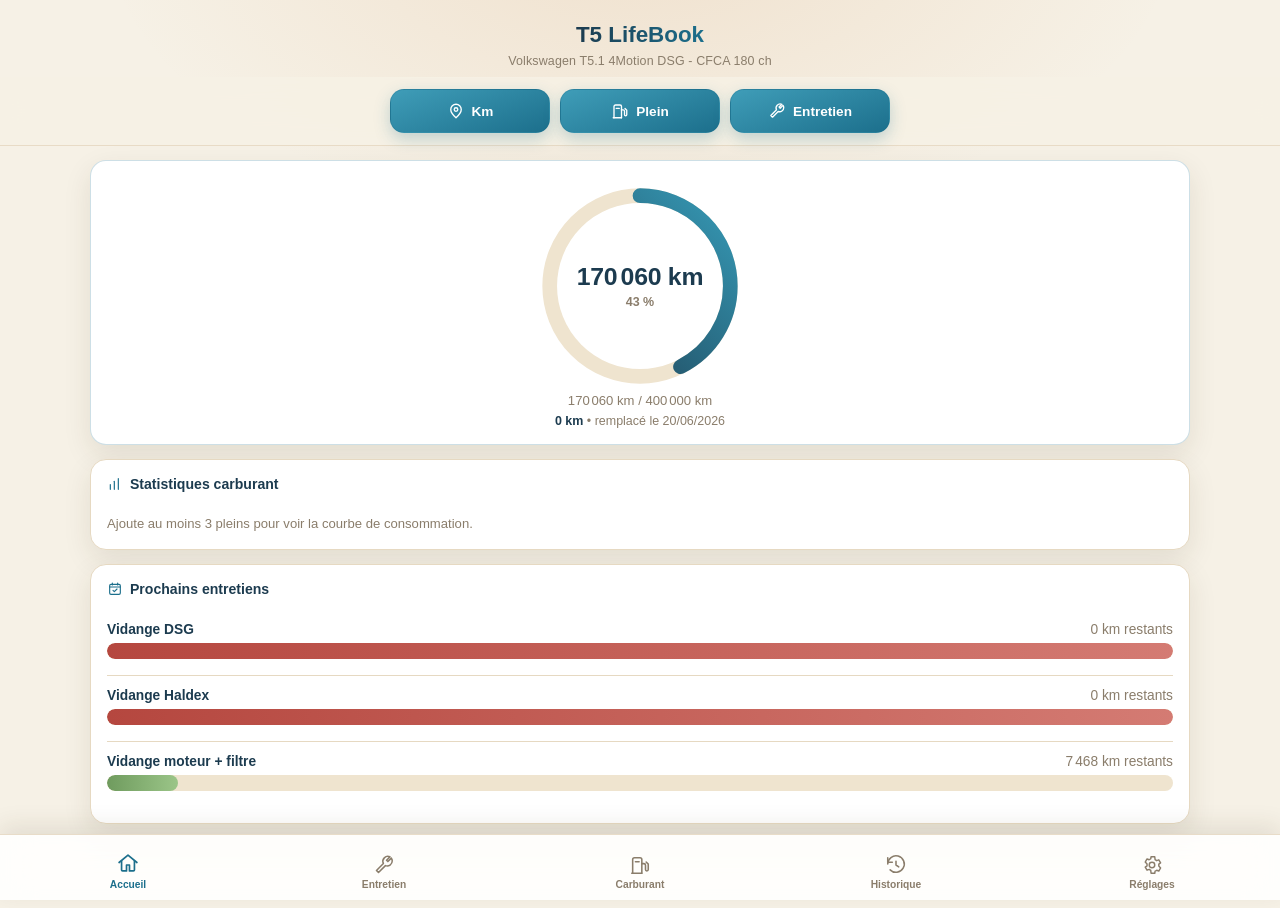
==== commit 7586f49c: "Add files via upload" ====
--- a/index.html
+++ b/index.html
@@ -6,7 +6,7 @@
 
     <title>T5 LifeBook</title>
 
-    <link rel="stylesheet" href="styles.css?v=50">
+    <link rel="stylesheet" href="styles.css?v=51">
 
     <!-- Icônes -->
     <link rel="apple-touch-icon" sizes="180x180" href="icon-180.png">
@@ -31,12 +31,9 @@
 
 <!-- ===== ÉCRAN DE SYNCHRONISATION ===== -->
 <div class="sync-splash" id="syncSplash">
-    <div class="sync-glow"></div>
-
-    <div class="sync-poster-wrap">
-        <img src="sync-poster.jpg?v=1" alt="Van Life" class="sync-poster">
-        <div class="sync-poster-shimmer"></div>
-    </div>
+    <img src="sync-poster.jpg?v=1" alt="Van Life" class="sync-poster-bg">
+    <div class="sync-scrim"></div>
+    <div class="sync-poster-shimmer"></div>
 
     <p class="sync-text">Synchronisation avec Google Sheets<span class="sync-dots"><span>.</span><span>.</span><span>.</span></span></p>
 </div>
@@ -46,8 +43,8 @@
 <div class="modal-overlay hidden" id="kmModalOverlay">
     <div class="modal">
         <div class="modal-header">
-            <h2>📍 Kilométrage</h2>
-            <button class="modal-close" id="closeKmModal">✕</button>
+            <h2><svg viewBox="0 0 24 24" fill="none" stroke="currentColor" stroke-width="1.8" stroke-linecap="round" stroke-linejoin="round"><path d="M12 21s-7-6.2-7-11a7 7 0 0 1 14 0c0 4.8-7 11-7 11z"/><circle cx="12" cy="10" r="2.4"/></svg> Kilométrage</h2>
+            <button class="modal-close" id="closeKmModal"><svg viewBox="0 0 24 24" fill="none" stroke="currentColor" stroke-width="2.2" stroke-linecap="round"><path d="M18 6 6 18M6 6l12 12"/></svg></button>
         </div>
         <label for="currentKm">Kilométrage actuel</label>
         <input type="number" id="currentKm" placeholder="Ex : 170250">
@@ -63,8 +60,8 @@
 <div class="modal-overlay hidden" id="fuelModalOverlay">
     <div class="modal">
         <div class="modal-header">
-            <h2>⛽ Plein de carburant</h2>
-            <button class="modal-close" id="closeFuelModal">✕</button>
+            <h2><svg viewBox="0 0 24 24" fill="none" stroke="currentColor" stroke-width="1.8" stroke-linecap="round" stroke-linejoin="round"><path d="M4 21V6a2 2 0 0 1 2-2h6a2 2 0 0 1 2 2v15"/><path d="M3 21h11"/><path d="M7 8.5h4"/><path d="M14 10.5h2.2a1.8 1.8 0 0 1 1.8 1.8V17a1.5 1.5 0 0 0 3 0v-6l-2.3-2.3"/></svg> Plein de carburant</h2>
+            <button class="modal-close" id="closeFuelModal"><svg viewBox="0 0 24 24" fill="none" stroke="currentColor" stroke-width="2.2" stroke-linecap="round"><path d="M18 6 6 18M6 6l12 12"/></svg></button>
         </div>
 
         <label for="fuelDate">Date</label>
@@ -90,8 +87,8 @@
 <div class="modal-overlay hidden" id="maintenanceModalOverlay">
     <div class="modal">
         <div class="modal-header">
-            <h2>➕ Ajouter un entretien</h2>
-            <button class="modal-close" id="closeMaintenanceModal">✕</button>
+            <h2><svg viewBox="0 0 24 24" fill="none" stroke="currentColor" stroke-width="1.8" stroke-linecap="round" stroke-linejoin="round"><path d="M21 7.5a5.5 5.5 0 0 1-7.44 5.16L6 20.2 3.8 18l7.54-7.56A5.5 5.5 0 0 1 18.5 3l-3.75 3.75 1.5 1.5L20 4.5c.63.9 1 1.99 1 3z"/></svg> Ajouter un entretien</h2>
+            <button class="modal-close" id="closeMaintenanceModal"><svg viewBox="0 0 24 24" fill="none" stroke="currentColor" stroke-width="2.2" stroke-linecap="round"><path d="M18 6 6 18M6 6l12 12"/></svg></button>
         </div>
 
         <label for="maintenanceType">Type d'entretien</label>
@@ -119,7 +116,7 @@
 </div>
 
 <header class="header">
-    <h1>🚐 T5 LifeBook</h1>
+    <h1>T5 LifeBook</h1>
     <p>Volkswagen T5.1 4Motion DSG - CFCA 180 ch</p>
 </header>
 
@@ -183,13 +180,13 @@
         </div>
 
         <div class="card" id="statsCard">
-            <h2>📊 Statistiques carburant</h2>
+            <h2><svg viewBox="0 0 24 24" fill="none" stroke="currentColor" stroke-width="1.8" stroke-linecap="round" stroke-linejoin="round"><path d="M5 20V13"/><path d="M11 20V8"/><path d="M17 20V4"/></svg> Statistiques carburant</h2>
             <div id="dashKpis" class="fuel-stats hidden"></div>
             <div id="consoChart"></div>
         </div>
 
         <div class="card" id="upcomingCard">
-            <h2>⏭ Prochains entretiens</h2>
+            <h2><svg viewBox="0 0 24 24" fill="none" stroke="currentColor" stroke-width="1.7" stroke-linecap="round" stroke-linejoin="round"><rect x="4" y="5" width="16" height="15" rx="2"/><path d="M4 9h16"/><path d="M8 3v3M16 3v3"/><path d="M9 14l2 2 4-4"/></svg> Prochains entretiens</h2>
             <div id="upcomingList"><p>Aucune donnée.</p></div>
         </div>
 
@@ -199,7 +196,7 @@
     <section class="page" id="page-entretien">
         <div class="card">
             <div class="card-title-row">
-                <h2>🛠 Entretien</h2>
+                <h2><svg viewBox="0 0 24 24" fill="none" stroke="currentColor" stroke-width="1.8" stroke-linecap="round" stroke-linejoin="round"><path d="M21 7.5a5.5 5.5 0 0 1-7.44 5.16L6 20.2 3.8 18l7.54-7.56A5.5 5.5 0 0 1 18.5 3l-3.75 3.75 1.5 1.5L20 4.5c.63.9 1 1.99 1 3z"/></svg> Entretien</h2>
                 <button class="mini-btn" id="openMaintenanceBtnCard">+ Ajouter</button>
             </div>
             <div id="maintenanceList"></div>
@@ -209,7 +206,7 @@
     <!-- ===================== PAGE : CARBURANT ===================== -->
     <section class="page" id="page-carburant">
         <div class="card" id="fuelHistoryCard">
-            <h2>⛽ Historique carburant</h2>
+            <h2><svg viewBox="0 0 24 24" fill="none" stroke="currentColor" stroke-width="1.8" stroke-linecap="round" stroke-linejoin="round"><path d="M4 21V6a2 2 0 0 1 2-2h6a2 2 0 0 1 2 2v15"/><path d="M3 21h11"/><path d="M7 8.5h4"/><path d="M14 10.5h2.2a1.8 1.8 0 0 1 1.8 1.8V17a1.5 1.5 0 0 0 3 0v-6l-2.3-2.3"/></svg> Historique carburant</h2>
             <div id="fuelStats" class="fuel-stats hidden"></div>
             <div id="fuelList"><p>Aucun plein enregistré.</p></div>
         </div>
@@ -218,7 +215,7 @@
     <!-- ===================== PAGE : HISTORIQUE ===================== -->
     <section class="page" id="page-historique">
         <div class="card">
-            <h2>📚 Historique</h2>
+            <h2><svg viewBox="0 0 24 24" fill="none" stroke="currentColor" stroke-width="1.7" stroke-linecap="round" stroke-linejoin="round"><path d="M3 11a9 9 0 1 1 2.6 6.3"/><path d="M3 4v5h5"/><path d="M12 8v4l3 2"/></svg> Historique</h2>
             <div id="historyList">
                 <p>Aucun historique enregistré.</p>
             </div>
@@ -228,7 +225,7 @@
     <!-- ===================== PAGE : RÉGLAGES ===================== -->
     <section class="page" id="page-reglages">
         <div class="card">
-            <h2>🚐 Informations véhicule</h2>
+            <h2><svg viewBox="0 0 24 24" fill="none" stroke="currentColor" stroke-width="1.7" stroke-linecap="round" stroke-linejoin="round"><path d="M4 16V9.5a1 1 0 0 1 .3-.7l2-2A1 1 0 0 1 7 6.5h10a1 1 0 0 1 .7.3l2 2a1 1 0 0 1 .3.7V16"/><path d="M3 16h18v2a1 1 0 0 1-1 1h-1.5a1 1 0 0 1-1-1v-.5h-11V18a1 1 0 0 1-1 1H4a1 1 0 0 1-1-1z"/><circle cx="7.5" cy="16" r="1.6"/><circle cx="16.5" cy="16" r="1.6"/><path d="M6 11h12"/></svg> Informations véhicule</h2>
             <div class="stat">
                 <span>VIN</span>
                 <strong>WV1ZZZ7HZEH003985</strong>
@@ -244,7 +241,7 @@
         </div>
 
         <div class="card">
-            <h2>☁️ Passerelle Google Sheets</h2>
+            <h2><svg viewBox="0 0 24 24" fill="none" stroke="currentColor" stroke-width="1.8" stroke-linecap="round" stroke-linejoin="round"><path d="M7 18h10a4 4 0 0 0 .6-7.96A5.5 5.5 0 0 0 7.2 8.1 4 4 0 0 0 7 18z"/></svg> Passerelle Google Sheets</h2>
             <div class="input-group">
                 <input type="url" id="cloudUrl" placeholder="URL Google Apps Script">
                 <button id="saveCloudBtn">Enregistrer</button>
@@ -314,12 +311,13 @@
 
 <script src="app.js?v=43"></script>
 <script src="cloud-merge.js?v=1"></script>
-<script src="maintenance-data.js?v=1"></script>
+<script src="status-icons.js?v=1"></script>
+<script src="maintenance-data.js?v=2"></script>
 <script src="nav.js?v=43"></script>
-<script src="charts.js?v=2"></script>
-<script src="custom-maintenance.js?v=1"></script>
-<script src="maintenance-list.js?v=1"></script>
-<script src="history-list.js?v=1"></script>
+<script src="charts.js?v=3"></script>
+<script src="custom-maintenance.js?v=2"></script>
+<script src="maintenance-list.js?v=2"></script>
+<script src="history-list.js?v=2"></script>
 <script src="dashboard-hero.js?v=1"></script>
 <script src="sync-splash.js?v=2"></script>
 </body>
--- a/styles.css
+++ b/styles.css
@@ -311,6 +311,20 @@
     white-space: nowrap;
 }
 
+.card h2 svg,
+.modal-header h2 svg {
+    width: 16px;
+    height: 16px;
+    vertical-align: -3px;
+    margin-right: 3px;
+    color: var(--blue);
+}
+
+.modal-close svg {
+    width: 14px;
+    height: 14px;
+}
+
 .card-title-row {
     display: flex;
     align-items: center;
@@ -505,11 +519,9 @@
 }
 
 .no-interval {
-    background: rgba(232, 220, 198, 0.45);
-    border-radius: 12px;
-    padding: 12px;
-    margin: 6px 0 0;
-    border-bottom: none !important;
+    /* Harmonisé avec les autres lignes : même fond, même séparateur.
+       Seul l'alignement vertical de l'icône change (pas de jauge à
+       aligner en dessous du texte). */
 }
 
 /* ===== ENTRETIEN — liste unifiée avec icônes ===== */
@@ -541,6 +553,13 @@
 .maintenance-body {
     flex: 1;
     min-width: 0;
+}
+
+.maintenance-body > strong {
+    display: block;
+    font-size: 0.98rem;
+    color: var(--text);
+    margin-bottom: 4px;
 }
 
 .maintenance-item.unified.no-interval {
@@ -706,26 +725,10 @@
     font-size: 0.78rem;
 }
 
-/* ===== HISTORY ===== */
-.history-item {
-    background: var(--bg-elevated);
-    padding: 12px;
-    border-radius: 12px;
-    margin-bottom: 10px;
-    border-left: 4px solid var(--blue);
-}
-
-.history-item.fuel-history {
-    border-left-color: var(--fuel);
-}
-
-.history-item strong {
-    display: block;
-    font-size: 0.98rem;
-    color: var(--text);
-    margin-bottom: 4px;
-}
-
+/* ===== HISTORY =====
+   Les lignes réutilisent .maintenance-item.unified (même icône,
+   même ligne, même séparateur que la page Entretien) — seules les
+   règles ci-dessous, propres au contenu, restent nécessaires. */
 .history-meta {
     display: block;
     color: var(--text-secondary);
@@ -744,7 +747,25 @@
     margin-top: 12px;
     color: var(--text-secondary);
     font-size: 0.78rem;
-}
+    display: flex;
+    align-items: center;
+    gap: 6px;
+}
+
+.status-icon {
+    display: inline-flex;
+    flex-shrink: 0;
+}
+
+.status-icon svg {
+    width: 14px;
+    height: 14px;
+}
+
+.status-icon.ok    { color: var(--green); }
+.status-icon.error { color: var(--red); }
+.status-icon.warn  { color: var(--orange); }
+.status-icon.info  { color: var(--text-secondary); }
 
 .hidden {
     display: none !important;
@@ -810,20 +831,16 @@
     transform: scale(0.9);
 }
 
-/* ===== ÉCRAN DE SYNCHRONISATION ===== */
+/* ===== ÉCRAN DE SYNCHRONISATION (image plein écran) ===== */
 .sync-splash {
     position: fixed;
     inset: 0;
     z-index: 2000;
     overflow: hidden;
     display: flex;
-    flex-direction: column;
-    align-items: center;
+    align-items: flex-end;
     justify-content: center;
-    padding: 24px;
-    background:
-        radial-gradient(700px 500px at 50% 20%, rgba(207, 138, 74, 0.22), transparent 65%),
-        var(--bg);
+    background: var(--bg);
     transition: opacity 0.5s ease;
 }
 
@@ -832,58 +849,41 @@
     pointer-events: none;
 }
 
-.sync-glow {
+.sync-poster-bg {
     position: absolute;
-    top: 12%;
-    left: 50%;
-    width: 340px;
-    height: 340px;
-    margin-left: -170px;
-    border-radius: 50%;
-    background: radial-gradient(circle, rgba(207, 138, 74, 0.35), transparent 70%);
-    filter: blur(20px);
-    animation: syncGlowPulse 2.6s ease-in-out infinite;
-}
-
-@keyframes syncGlowPulse {
-    0%, 100% { transform: scale(1);     opacity: 0.8; }
-    50%      { transform: scale(1.08);  opacity: 1;   }
-}
-
-.sync-poster-wrap {
-    position: relative;
-    width: 78%;
-    max-width: 280px;
-    border-radius: 18px;
-    overflow: hidden;
-    box-shadow: 0 24px 50px rgba(60, 45, 20, 0.28);
+    inset: 0;
+    width: 100%;
+    height: 100%;
+    object-fit: cover;
+    object-position: center;
     animation:
-        syncPosterIn 0.7s cubic-bezier(0.22, 1, 0.36, 1),
-        syncPosterBreathe 3.2s ease-in-out 0.7s infinite;
+        syncPosterIn 0.6s ease,
+        syncPosterBreathe 6s ease-in-out 0.6s infinite;
 }
 
 @keyframes syncPosterIn {
-    from { opacity: 0; transform: scale(0.92) translateY(10px); }
-    to   { opacity: 1; transform: scale(1) translateY(0); }
+    from { opacity: 0; transform: scale(1.04); }
+    to   { opacity: 1; transform: scale(1); }
 }
 
 @keyframes syncPosterBreathe {
     0%, 100% { transform: scale(1); }
-    50%      { transform: scale(1.015); }
-}
-
-.sync-poster {
-    display: block;
-    width: 100%;
-    height: auto;
+    50%      { transform: scale(1.035); }
+}
+
+.sync-scrim {
+    position: absolute;
+    inset: 0;
+    background: linear-gradient(to bottom, rgba(20, 16, 12, 0) 55%, rgba(20, 16, 12, 0.62) 100%);
 }
 
 .sync-poster-shimmer {
     position: absolute;
     inset: 0;
-    background: linear-gradient(100deg, transparent 30%, rgba(255, 255, 255, 0.55) 48%, transparent 66%);
+    background: linear-gradient(100deg, transparent 35%, rgba(255, 255, 255, 0.28) 50%, transparent 65%);
     background-size: 220% 100%;
-    animation: syncShimmerSweep 2.6s ease-in-out infinite;
+    animation: syncShimmerSweep 3s ease-in-out infinite;
+    mix-blend-mode: overlay;
 }
 
 @keyframes syncShimmerSweep {
@@ -892,11 +892,14 @@
 }
 
 .sync-text {
-    margin-top: 22px;
-    color: var(--text);
-    font-size: 0.85rem;
+    position: relative;
+    z-index: 1;
+    margin-bottom: calc(48px + env(safe-area-inset-bottom));
+    color: #fdf8ef;
+    font-size: 0.88rem;
     font-weight: 700;
     letter-spacing: 0.01em;
+    text-shadow: 0 2px 10px rgba(0, 0, 0, 0.4);
     animation: syncTextPulse 1.8s ease-in-out infinite;
 }
 
@@ -908,17 +911,17 @@
 .sync-dots span:nth-child(3) { animation-delay: 0.4s; }
 
 @keyframes syncDotBlink {
-    0%, 100% { opacity: 0.25; }
+    0%, 100% { opacity: 0.35; }
     50%      { opacity: 1; }
 }
 
 @keyframes syncTextPulse {
-    0%, 100% { opacity: 0.75; }
+    0%, 100% { opacity: 0.8; }
     50%      { opacity: 1; }
 }
 
 @media (prefers-reduced-motion: reduce) {
-    .sync-glow, .sync-poster-wrap, .sync-poster-shimmer, .sync-text, .sync-dots span {
+    .sync-poster-bg, .sync-poster-shimmer, .sync-text, .sync-dots span {
         animation: none !important;
     }
 }
